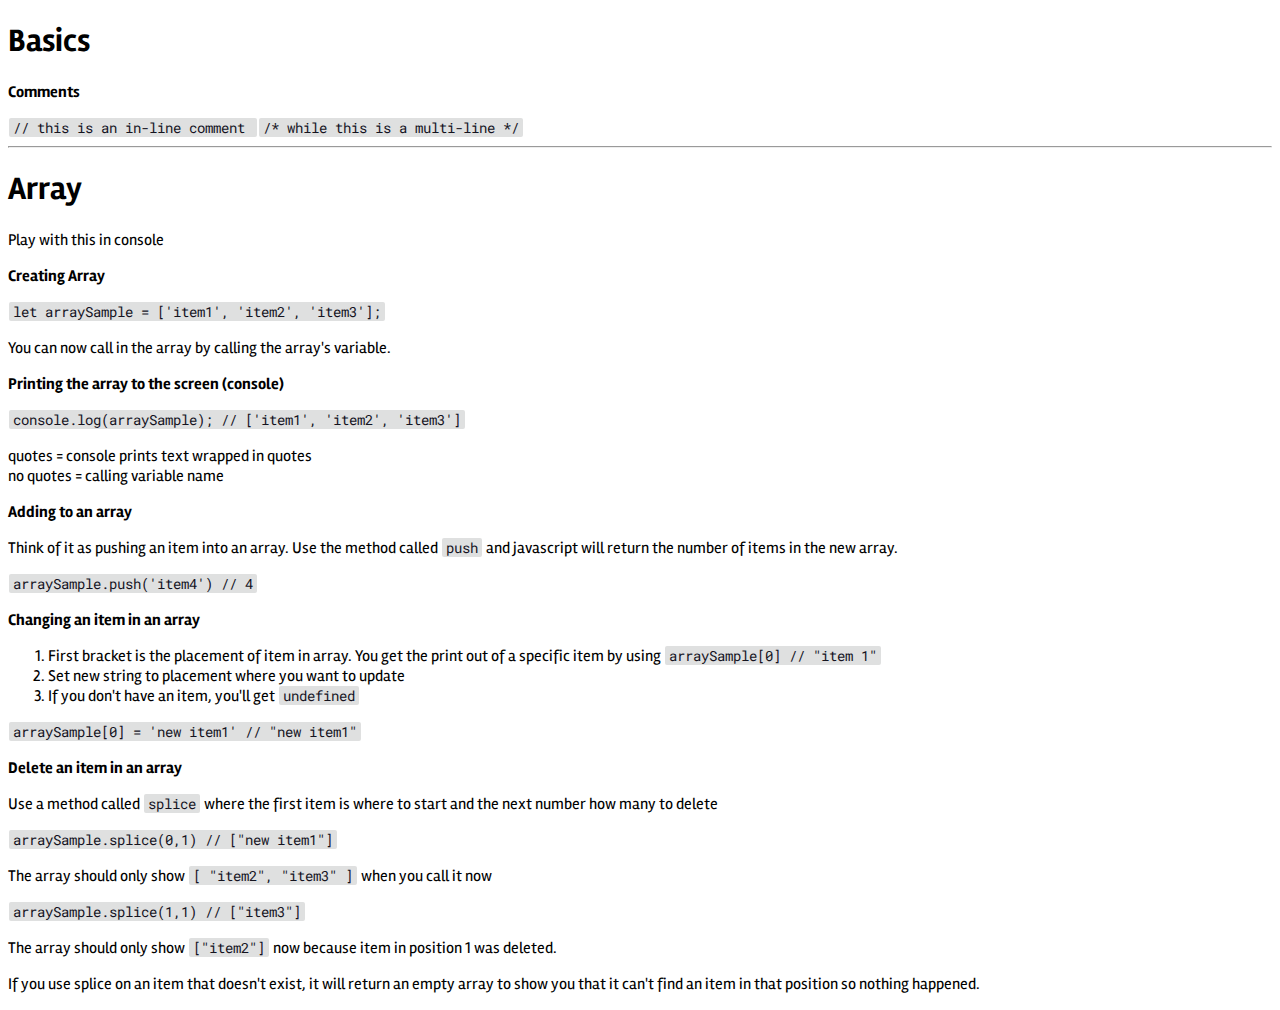
==== notes/javascript/javascript.html @ d959b5c8 "added Array notes" ====
<!DOCTYPE html>
<html lang="en">
<head>
    <meta charset="UTF-8">
    <meta name="viewport" content="width=device-width, initial-scale=1.0">
    <meta http-equiv="X-UA-Compatible" content="ie=edge">
    <link href="https://fonts.googleapis.com/css?family=Rambla|Roboto+Mono&display=swap" rel="stylesheet">     <link rel="stylesheet" type="text/css" href="../../css/styles.css">
    <title>Javascript Notes</title>
</head>
<body>
    <h1>Basics</h1>
    <p><strong>Comments</strong></p>
    <code>
        // this is an in-line comment
    </code>
    <code>
        /* while this is a multi-line */
    </code>
    <hr />
    <h1>Array</h1>
    <p>Play with this in console</p>
    <p><strong>Creating Array</strong></p>
    <code>let arraySample = ['item1', 'item2', 'item3'];</code>
    <p>You can now call in the array by calling the array's variable.</p>
    
    <p><strong>Printing the array to the screen (console)</strong></p>
    <code>
        console.log(arraySample); // ['item1', 'item2', 'item3']
    </code>
    <p>quotes = console prints text wrapped in quotes <br />
    no quotes = calling variable name</p>
    <p><strong>Adding to an array</strong></p>
    <p>Think of it as pushing an item into an array. Use the method called <code>push</code> and javascript will return the number of items in the new array.</p>
    <code>arraySample.push('item4') // 4</code>
    <p><strong>Changing an item in an array</strong></p>
    <ol>
        <li>First bracket is the placement of item in array. You get the print out of a specific item by using <code>arraySample[0] // "item 1"</code></li>
        <li>Set new string to placement where you want to update</li>
        <li>If you don't have an item, you'll get <code>undefined</code> </li>
    </ol>
    <code>arraySample[0] = 'new item1' // "new item1"</code>
    <p><strong>Delete an item in an array</strong></p>
    <p>Use a method called <code>splice</code> where the first item is where to start and the next number how many to delete </p>
    <code>arraySample.splice(0,1) // ["new item1"]</code>
    <p>The array should only show <code>[ "item2", "item3" ]</code> when you call it now</p>
    <code>arraySample.splice(1,1) // ["item3"]</code>
    <p>The array should only show <code>["item2"]</code> now because item in position 1 was deleted.</p>
    <p>If you use splice on an item that doesn't exist, it will return an empty array to show you that it can't find an item in that position so nothing happened.</p>
</body>
</html>
---- css/styles.css ----
* {
    font-family: 'Rambla', sans-serif;
}

code {
    font-family: 'Roboto Mono', monospace;
    padding: 0 .25rem;
    margin: 0 .0625rem;
    border-radius: .125rem;
    color:#15141f;
    background-color:#dfe0e0;
    white-space: normal;
    vertical-align: initial;
    font-size: .9rem;
}
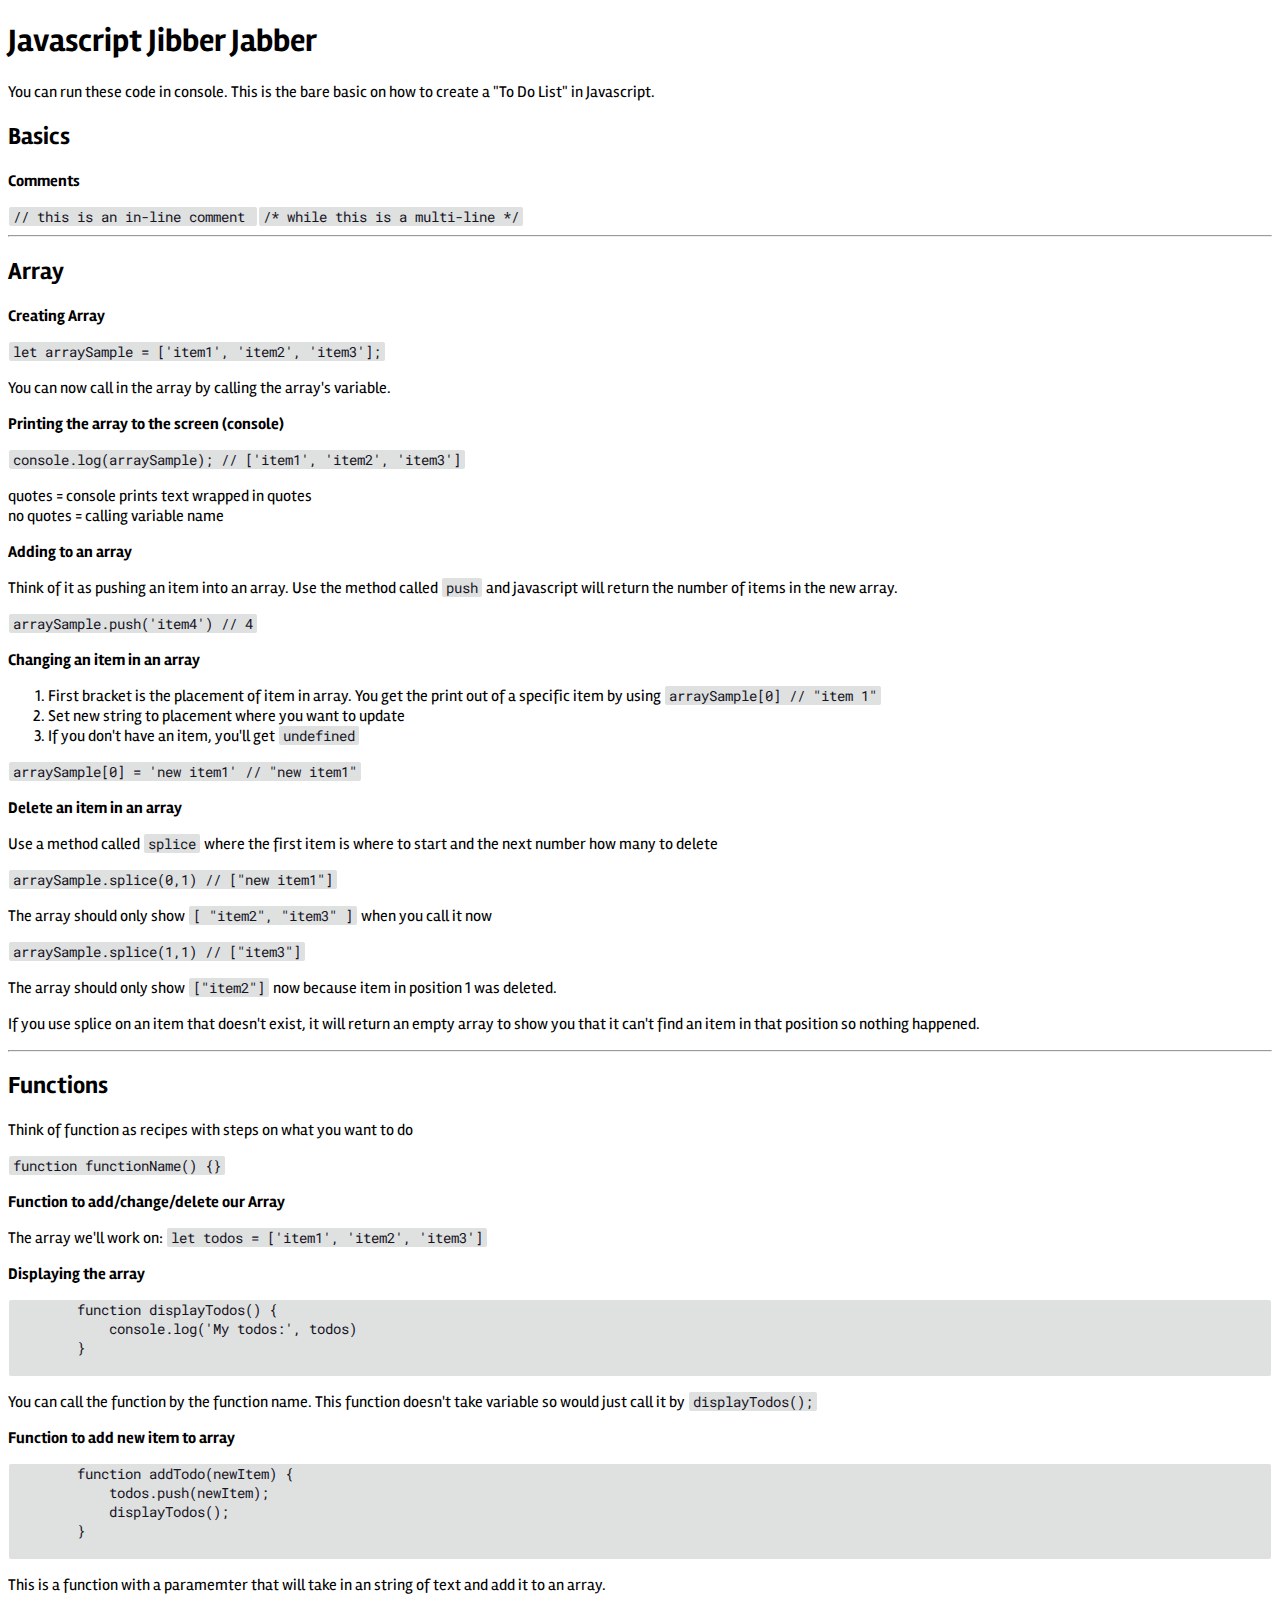
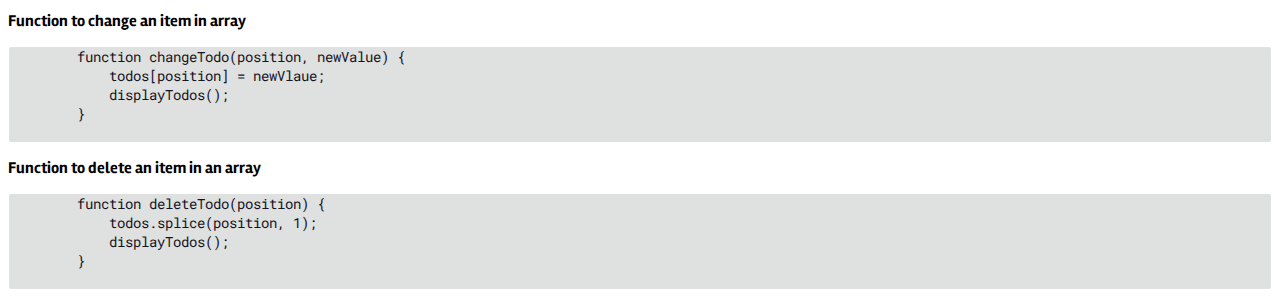
==== commit e885cea8: "functions concept" ====
--- a/notes/javascript/javascript.html
+++ b/notes/javascript/javascript.html
@@ -8,7 +8,9 @@
     <title>Javascript Notes</title>
 </head>
 <body>
-    <h1>Basics</h1>
+    <h1>Javascript Jibber Jabber</h1>
+    <p>You can run these code in console. This is the bare basic on how to create a "To Do List" in Javascript.</p>
+    <h2 id="basics">Basics</h2>
     <p><strong>Comments</strong></p>
     <code>
         // this is an in-line comment
@@ -17,8 +19,7 @@
         /* while this is a multi-line */
     </code>
     <hr />
-    <h1>Array</h1>
-    <p>Play with this in console</p>
+    <h2 id="array">Array</h2>
     <p><strong>Creating Array</strong></p>
     <code>let arraySample = ['item1', 'item2', 'item3'];</code>
     <p>You can now call in the array by calling the array's variable.</p>
@@ -46,5 +47,40 @@
     <code>arraySample.splice(1,1) // ["item3"]</code>
     <p>The array should only show <code>["item2"]</code> now because item in position 1 was deleted.</p>
     <p>If you use splice on an item that doesn't exist, it will return an empty array to show you that it can't find an item in that position so nothing happened.</p>
+    <hr />
+    <h2 id="function">Functions</h2>
+    <p>Think of function as recipes with steps on what you want to do</p>
+    <code>function functionName() {}</code>
+    <p><strong>Function to add/change/delete our Array</strong></p>
+    <p>The array we'll work on: <code>let todos = ['item1', 'item2', 'item3']</code></p>
+    <p><strong>Displaying the array</strong></p>
+    <pre>
+        function displayTodos() {
+            console.log('My todos:', todos)
+        }
+    </pre>
+    <p>You can call the function by the function name. This function doesn't take variable so would just call it by <code>displayTodos();</code></p>
+    <p><strong>Function to add new item to array</strong></p>
+    <pre>
+        function addTodo(newItem) {
+            todos.push(newItem);
+            displayTodos();
+        }
+    </pre>
+    <p>This is a function with a paramemter that will take in an string of text and add it to an array.</p>
+    <p><strong>Function to change an item in array</strong></p>
+    <pre>
+        function changeTodo(position, newValue) {
+            todos[position] = newVlaue;
+            displayTodos();
+        }
+    </pre>
+    <p><strong>Function to delete an item in an array</strong></p>
+    <pre>
+        function deleteTodo(position) {
+            todos.splice(position, 1);
+            displayTodos();
+        }
+    </pre>
 </body>
 </html>--- a/css/styles.css
+++ b/css/styles.css
@@ -2,7 +2,7 @@
     font-family: 'Rambla', sans-serif;
 }
 
-code {
+code{
     font-family: 'Roboto Mono', monospace;
     padding: 0 .25rem;
     margin: 0 .0625rem;
@@ -12,4 +12,14 @@
     white-space: normal;
     vertical-align: initial;
     font-size: .9rem;
+}
+
+pre{
+    font-family: 'Roboto Mono', monospace;
+    padding: 0 .25rem;
+    margin: 0 .0625rem;
+    border-radius: .125rem;
+    color:#15141f;
+    background-color:#dfe0e0;
+    font-size: .9rem;
 }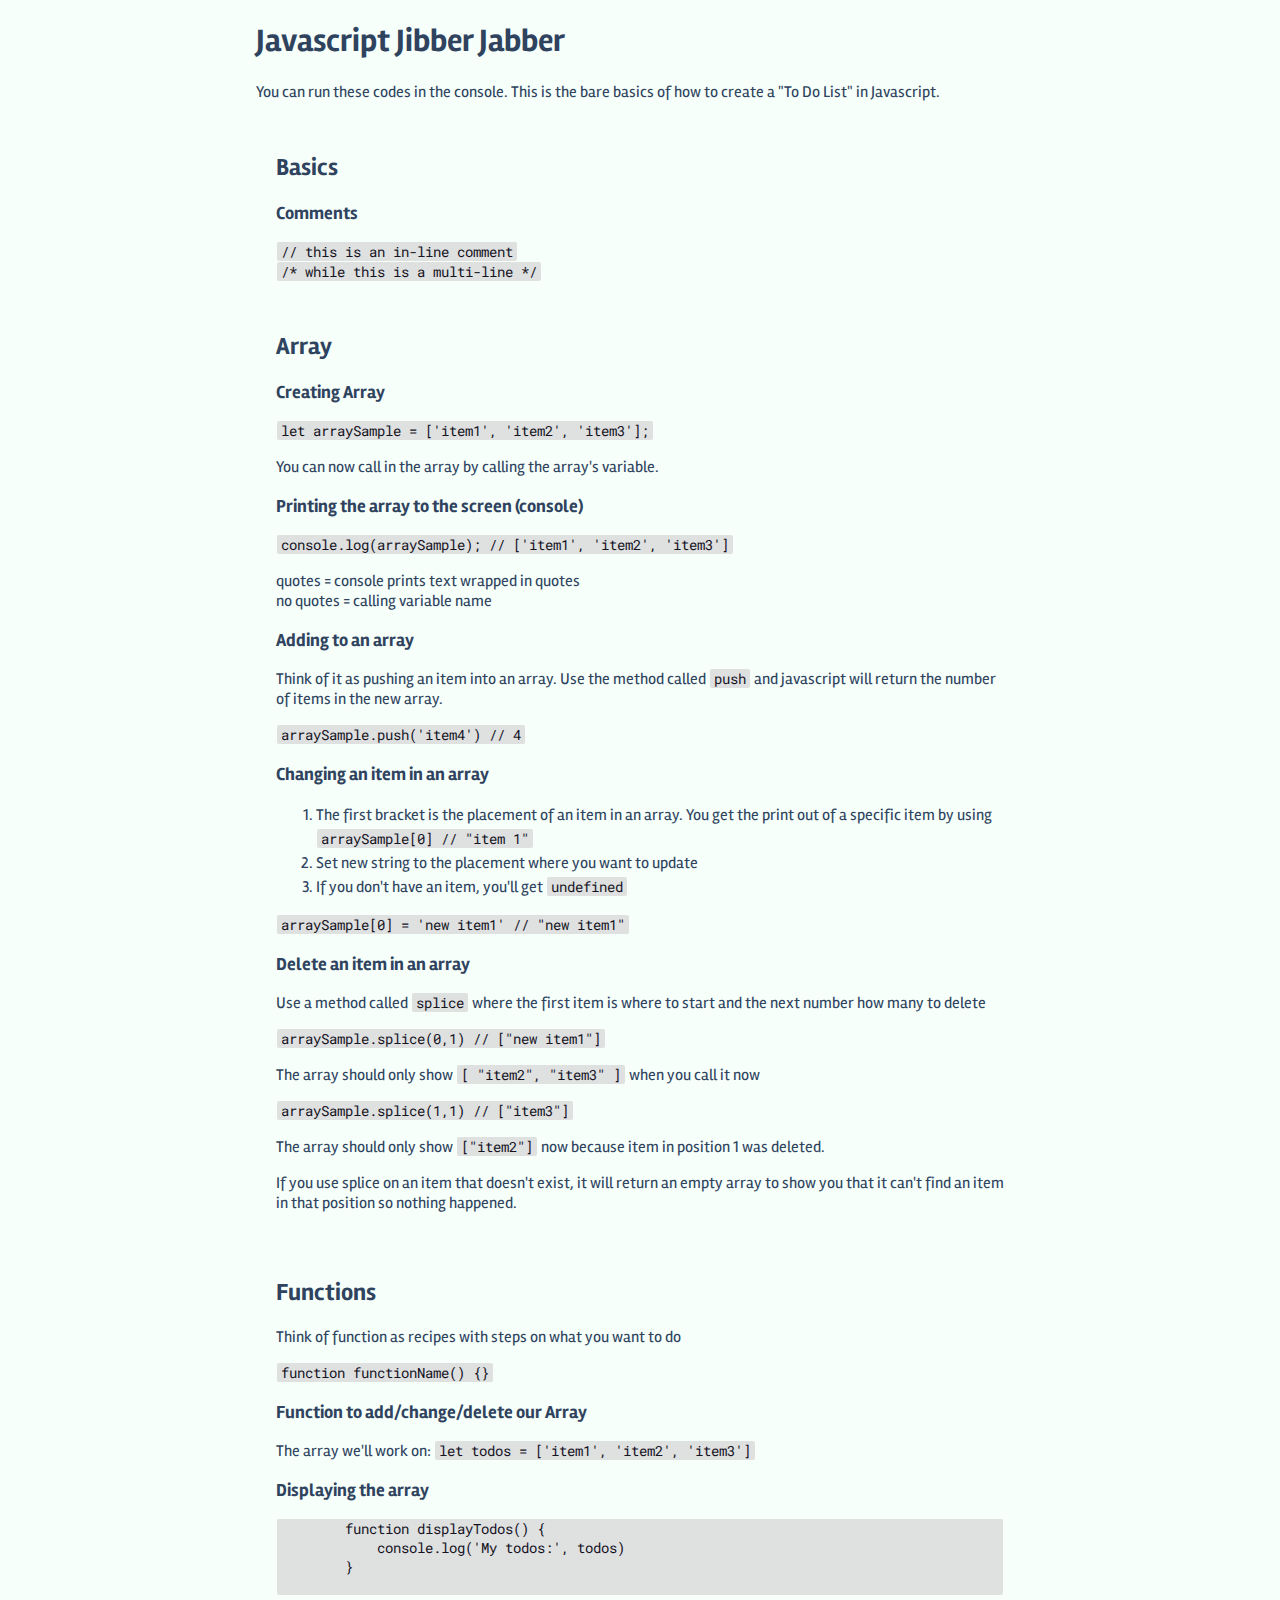
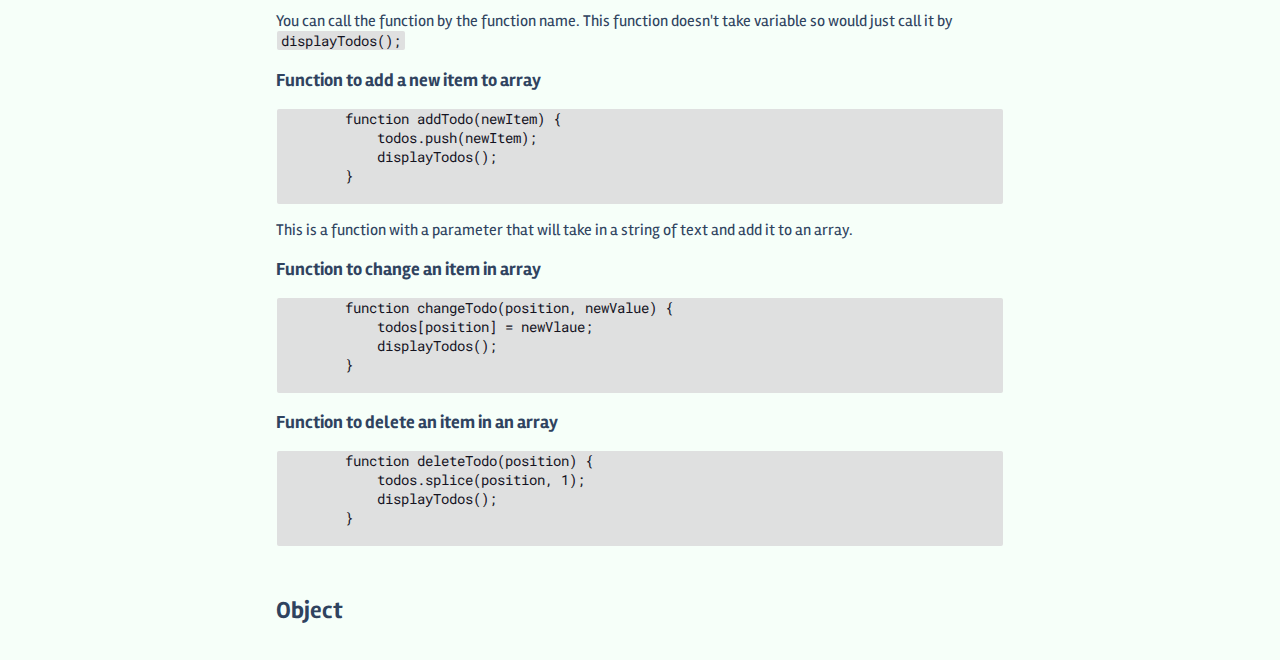
==== commit 2d81cf49: "added css" ====
--- a/notes/javascript/javascript.html
+++ b/notes/javascript/javascript.html
@@ -1,86 +1,107 @@
 <!DOCTYPE html>
 <html lang="en">
+
 <head>
     <meta charset="UTF-8">
     <meta name="viewport" content="width=device-width, initial-scale=1.0">
     <meta http-equiv="X-UA-Compatible" content="ie=edge">
-    <link href="https://fonts.googleapis.com/css?family=Rambla|Roboto+Mono&display=swap" rel="stylesheet">     <link rel="stylesheet" type="text/css" href="../../css/styles.css">
+    <link href="https://fonts.googleapis.com/css?family=Rambla|Roboto+Mono&display=swap" rel="stylesheet">
+    <link rel="stylesheet" type="text/css" href="../../css/styles.css">
     <title>Javascript Notes</title>
 </head>
+
 <body>
     <h1>Javascript Jibber Jabber</h1>
-    <p>You can run these code in console. This is the bare basic on how to create a "To Do List" in Javascript.</p>
-    <h2 id="basics">Basics</h2>
-    <p><strong>Comments</strong></p>
-    <code>
-        // this is an in-line comment
-    </code>
-    <code>
-        /* while this is a multi-line */
-    </code>
-    <hr />
+    <p>You can run these codes in the console. This is the bare basics of how to create a "To Do List" in Javascript.
+    </p>
+    <div class="content-section">
+        <h2 id="basics">Basics</h2>
+        <p class="content-section__title"><strong>Comments</strong></p>
+        <code>
+            // this is an in-line comment
+        </code>
+        <br />
+        <code>
+            /* while this is a multi-line */
+        </code>
+        
+    </div>
+    <div class="content-section">
     <h2 id="array">Array</h2>
-    <p><strong>Creating Array</strong></p>
+    <p class="content-section__title"><strong>Creating Array</strong></p>
     <code>let arraySample = ['item1', 'item2', 'item3'];</code>
     <p>You can now call in the array by calling the array's variable.</p>
-    
-    <p><strong>Printing the array to the screen (console)</strong></p>
+
+    <p class="content-section__title"><strong>Printing the array to the screen (console)</strong></p>
     <code>
         console.log(arraySample); // ['item1', 'item2', 'item3']
     </code>
     <p>quotes = console prints text wrapped in quotes <br />
-    no quotes = calling variable name</p>
-    <p><strong>Adding to an array</strong></p>
-    <p>Think of it as pushing an item into an array. Use the method called <code>push</code> and javascript will return the number of items in the new array.</p>
+        no quotes = calling variable name</p>
+    <p class="content-section__title"><strong>Adding to an array</strong></p>
+    <p>Think of it as pushing an item into an array. Use the method called <code>push</code> and javascript will return
+        the number of items in the new array.</p>
     <code>arraySample.push('item4') // 4</code>
-    <p><strong>Changing an item in an array</strong></p>
+    <p class="content-section__title"><strong>Changing an item in an array</strong></p>
     <ol>
-        <li>First bracket is the placement of item in array. You get the print out of a specific item by using <code>arraySample[0] // "item 1"</code></li>
-        <li>Set new string to placement where you want to update</li>
+        <li>The first bracket is the placement of an item in an array. You get the print out of a specific item by using
+            <code>arraySample[0] // "item 1"</code></li>
+        <li>Set new string to the placement where you want to update</li>
         <li>If you don't have an item, you'll get <code>undefined</code> </li>
     </ol>
     <code>arraySample[0] = 'new item1' // "new item1"</code>
-    <p><strong>Delete an item in an array</strong></p>
-    <p>Use a method called <code>splice</code> where the first item is where to start and the next number how many to delete </p>
+    <p class="content-section__title"><strong>Delete an item in an array</strong></p>
+    <p>Use a method called <code>splice</code> where the first item is where to start and the next number how many to
+        delete </p>
     <code>arraySample.splice(0,1) // ["new item1"]</code>
     <p>The array should only show <code>[ "item2", "item3" ]</code> when you call it now</p>
     <code>arraySample.splice(1,1) // ["item3"]</code>
     <p>The array should only show <code>["item2"]</code> now because item in position 1 was deleted.</p>
-    <p>If you use splice on an item that doesn't exist, it will return an empty array to show you that it can't find an item in that position so nothing happened.</p>
-    <hr />
+    <p>If you use splice on an item that doesn't exist, it will return an empty array to show you that it can't find an
+        item in that position so nothing happened.</p>
+        
+    </div>
+    <div class="content-section">
     <h2 id="function">Functions</h2>
     <p>Think of function as recipes with steps on what you want to do</p>
     <code>function functionName() {}</code>
-    <p><strong>Function to add/change/delete our Array</strong></p>
+    <p class="content-section__title"><strong>Function to add/change/delete our Array</strong></p>
     <p>The array we'll work on: <code>let todos = ['item1', 'item2', 'item3']</code></p>
-    <p><strong>Displaying the array</strong></p>
+    <p class="content-section__title"><strong>Displaying the array</strong></p>
     <pre>
         function displayTodos() {
             console.log('My todos:', todos)
         }
     </pre>
-    <p>You can call the function by the function name. This function doesn't take variable so would just call it by <code>displayTodos();</code></p>
-    <p><strong>Function to add new item to array</strong></p>
+    <p>You can call the function by the function name. This function doesn't take variable so would just call it by
+        <code>displayTodos();</code></p>
+    <p class="content-section__title"><strong>Function to add a new item to array</strong></p>
     <pre>
         function addTodo(newItem) {
             todos.push(newItem);
             displayTodos();
         }
     </pre>
-    <p>This is a function with a paramemter that will take in an string of text and add it to an array.</p>
-    <p><strong>Function to change an item in array</strong></p>
+    <p>This is a function with a parameter that will take in a string of text and add it to an array.</p>
+    <p class="content-section__title"><strong>Function to change an item in array</strong></p>
     <pre>
         function changeTodo(position, newValue) {
             todos[position] = newVlaue;
             displayTodos();
         }
     </pre>
-    <p><strong>Function to delete an item in an array</strong></p>
+    <p class="content-section__title"><strong>Function to delete an item in an array</strong></p>
     <pre>
         function deleteTodo(position) {
             todos.splice(position, 1);
             displayTodos();
         }
     </pre>
+    
+    </div>
+    <div class="content-section">
+        <h2 id="object">Object</h2>
+    </div>
 </body>
+
 </html>--- a/css/styles.css
+++ b/css/styles.css
@@ -1,5 +1,13 @@
 * {
     font-family: 'Rambla', sans-serif;
+    font-size: 100%;
+    color: #2f435f;
+    background-color: #f6fff9;
+}
+body {
+    width: 60%;
+    margin: 0 auto;
+    padding: 0 20px;
 }
 
 code{
@@ -22,4 +30,22 @@
     color:#15141f;
     background-color:#dfe0e0;
     font-size: .9rem;
+}
+
+h1{
+    font-size: 2rem;
+}
+
+h2{
+    font-size: 1.5rem;
+}
+
+li{
+    line-height: 1.5;
+}
+.content-section{
+    padding: 15px 20px;
+}
+.content-section__title{
+    font-size: 18px;
 }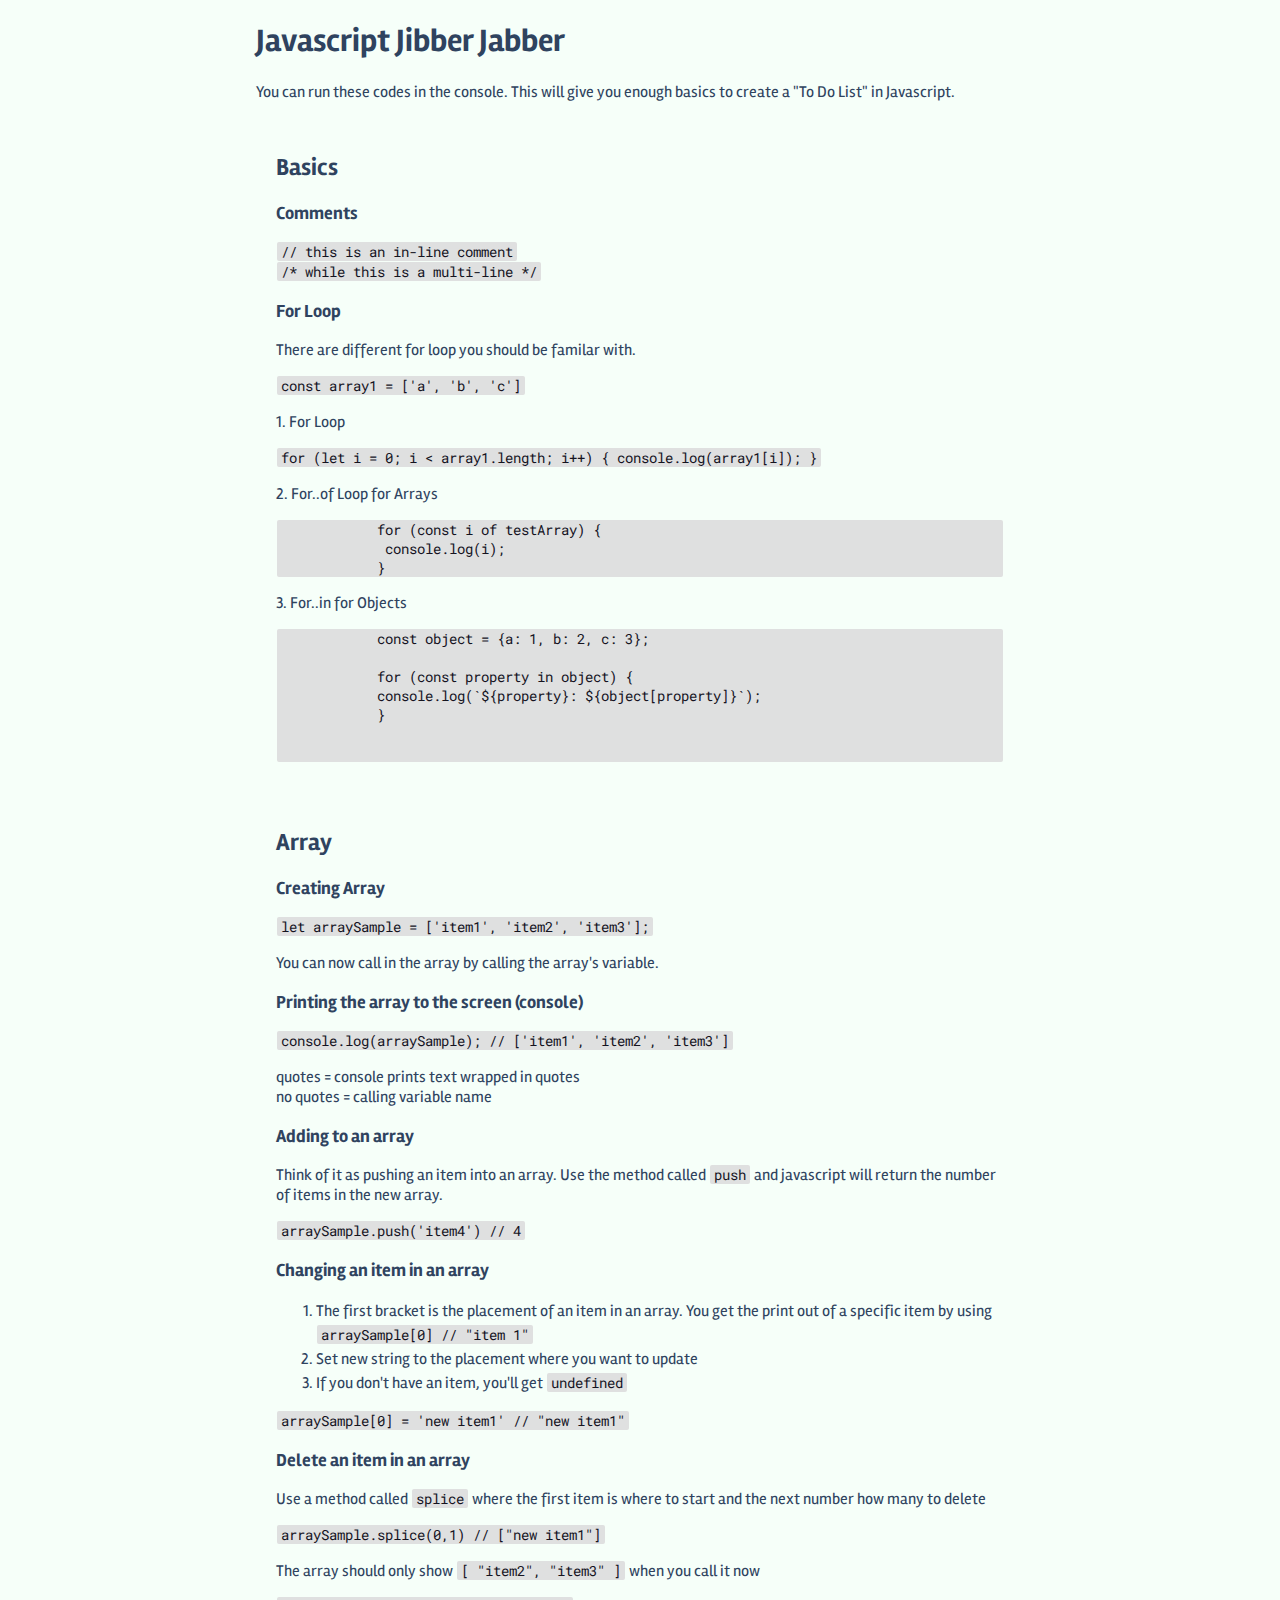
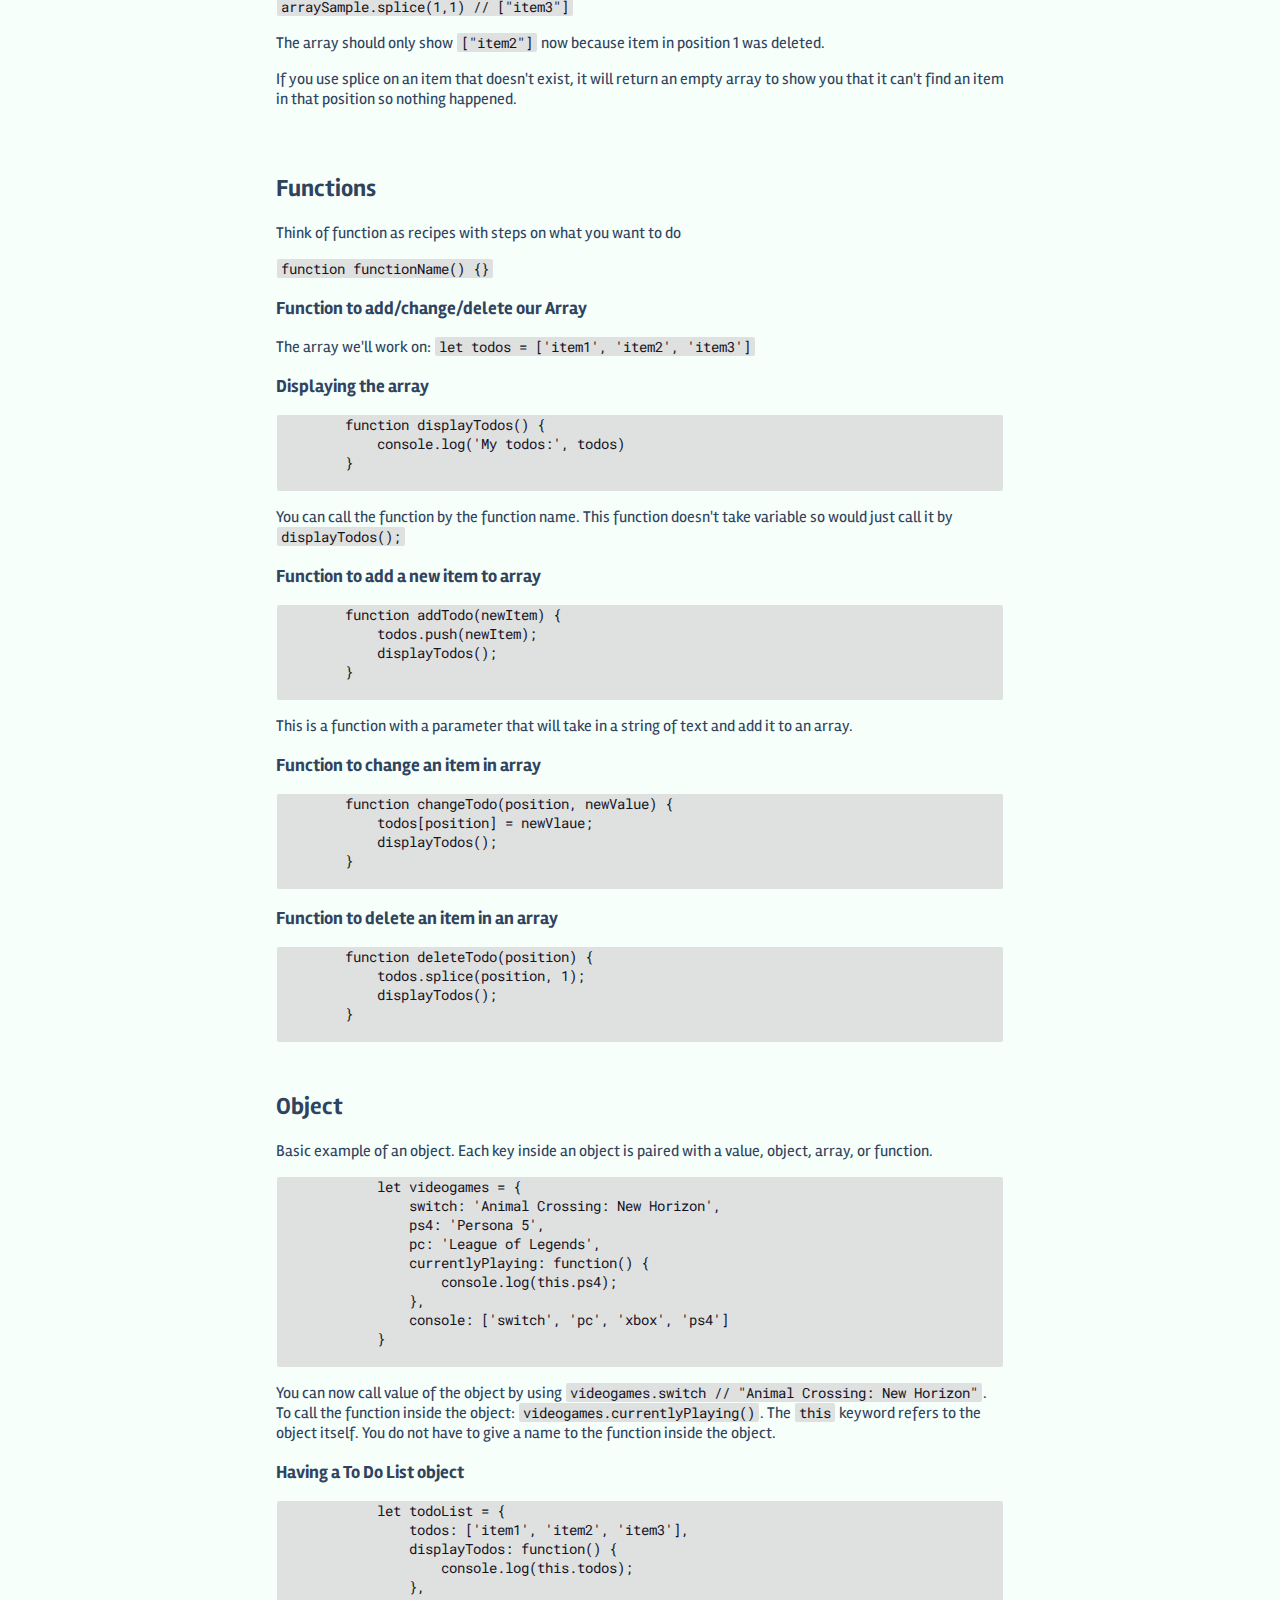
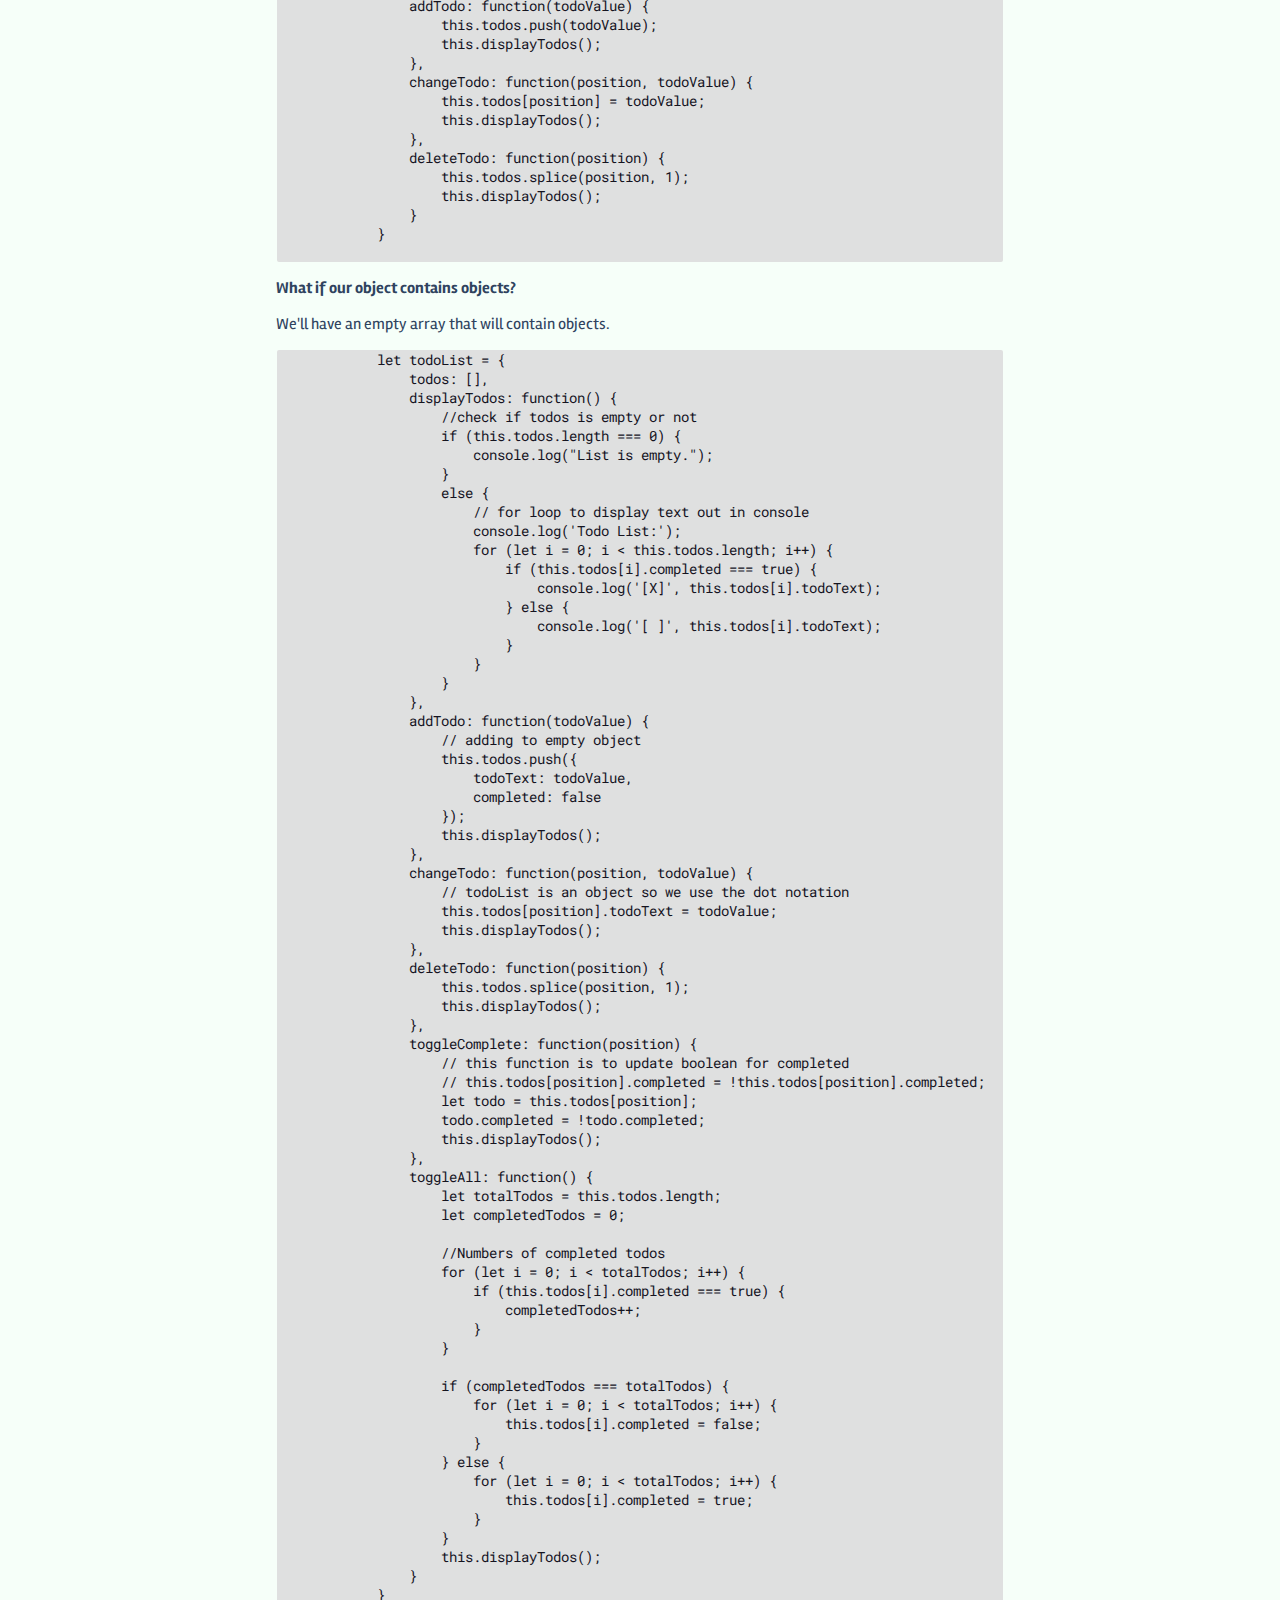
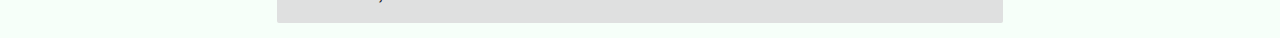
==== commit 0dc278b9: "added objects" ====
--- a/notes/javascript/javascript.html
+++ b/notes/javascript/javascript.html
@@ -12,7 +12,7 @@
 
 <body>
     <h1>Javascript Jibber Jabber</h1>
-    <p>You can run these codes in the console. This is the bare basics of how to create a "To Do List" in Javascript.
+    <p>You can run these codes in the console. This will give you enough basics to create a "To Do List" in Javascript.
     </p>
     <div class="content-section">
         <h2 id="basics">Basics</h2>
@@ -24,7 +24,25 @@
         <code>
             /* while this is a multi-line */
         </code>
-        
+        <p class="content-section__title"><strong>For Loop</strong></p>
+        <p>There are different for loop you should be familar with.</p>
+        <p><code>const array1 = ['a', 'b', 'c']</code></p>
+        <p>1. For Loop</p>
+        <p><code>for (let i = 0; i < array1.length; i++) { console.log(array1[i]); }</code></p>
+        <p>2. For..of Loop for Arrays</p>
+        <p><pre>
+            for (const i of testArray) {
+             console.log(i); 
+            }</pre></p>
+        <p>3. For..in for Objects</p>
+        <p><pre>
+            const object = {a: 1, b: 2, c: 3};
+
+            for (const property in object) {
+            console.log(`${property}: ${object[property]}`);
+            }
+
+        </pre></p>
     </div>
     <div class="content-section">
     <h2 id="array">Array</h2>
@@ -101,6 +119,110 @@
     </div>
     <div class="content-section">
         <h2 id="object">Object</h2>
+        <p>Basic example of an object. Each key inside an object is paired with a value, object, array, or function.</p>
+        <pre>
+            let videogames = {
+                switch: 'Animal Crossing: New Horizon',
+                ps4: 'Persona 5',
+                pc: 'League of Legends',
+                currentlyPlaying: function() {
+                    console.log(this.ps4);
+                },
+                console: ['switch', 'pc', 'xbox', 'ps4']
+            }
+        </pre>
+        <p>You can now call value of the object by using <code>videogames.switch // "Animal Crossing: New Horizon"</code>. To call the function inside the object: <code>videogames.currentlyPlaying()</code>. The <code>this</code> keyword refers to the object itself. You do not have to give a name to the function inside the object.</p>
+        <p class="content-section__title"><strong>Having a To Do List object</strong></p>
+        <pre>
+            let todoList = {
+                todos: ['item1', 'item2', 'item3'],
+                displayTodos: function() {
+                    console.log(this.todos);
+                },
+                addTodo: function(todoValue) {
+                    this.todos.push(todoValue);
+                    this.displayTodos();
+                },
+                changeTodo: function(position, todoValue) {
+                    this.todos[position] = todoValue;
+                    this.displayTodos();
+                },
+                deleteTodo: function(position) {
+                    this.todos.splice(position, 1);
+                    this.displayTodos();
+                }
+            }
+        </pre>
+        <p><strong>What if our object contains objects?</strong></p>
+        <p>We'll have an empty array that will contain objects. </p>
+        <pre>
+            let todoList = {
+                todos: [],
+                displayTodos: function() {
+                    //check if todos is empty or not
+                    if (this.todos.length === 0) {
+                        console.log("List is empty.");
+                    }
+                    else {
+                        // for loop to display text out in console
+                        console.log('Todo List:');
+                        for (let i = 0; i < this.todos.length; i++) {
+                            if (this.todos[i].completed === true) {
+                                console.log('[X]', this.todos[i].todoText);
+                            } else {
+                                console.log('[ ]', this.todos[i].todoText);
+                            }
+                        }
+                    }
+                },
+                addTodo: function(todoValue) {
+                    // adding to empty object
+                    this.todos.push({
+                        todoText: todoValue,
+                        completed: false
+                    });
+                    this.displayTodos();
+                },
+                changeTodo: function(position, todoValue) {
+                    // todoList is an object so we use the dot notation
+                    this.todos[position].todoText = todoValue;
+                    this.displayTodos();
+                },
+                deleteTodo: function(position) {
+                    this.todos.splice(position, 1);
+                    this.displayTodos();
+                },
+                toggleComplete: function(position) {
+                    // this function is to update boolean for completed
+                    // this.todos[position].completed = !this.todos[position].completed;
+                    let todo = this.todos[position];
+                    todo.completed = !todo.completed;
+                    this.displayTodos();
+                },
+                toggleAll: function() {
+                    let totalTodos = this.todos.length;
+                    let completedTodos = 0;
+                    
+                    //Numbers of completed todos
+                    for (let i = 0; i < totalTodos; i++) {
+                        if (this.todos[i].completed === true) {
+                            completedTodos++;
+                        }
+                    }
+
+                    if (completedTodos === totalTodos) {
+                        for (let i = 0; i < totalTodos; i++) {
+                            this.todos[i].completed = false;
+                        }
+                    } else {
+                        for (let i = 0; i < totalTodos; i++) {
+                            this.todos[i].completed = true;
+                        }
+                    }
+                    this.displayTodos();
+                }
+            }
+        </pre>
     </div>
 </body>
 
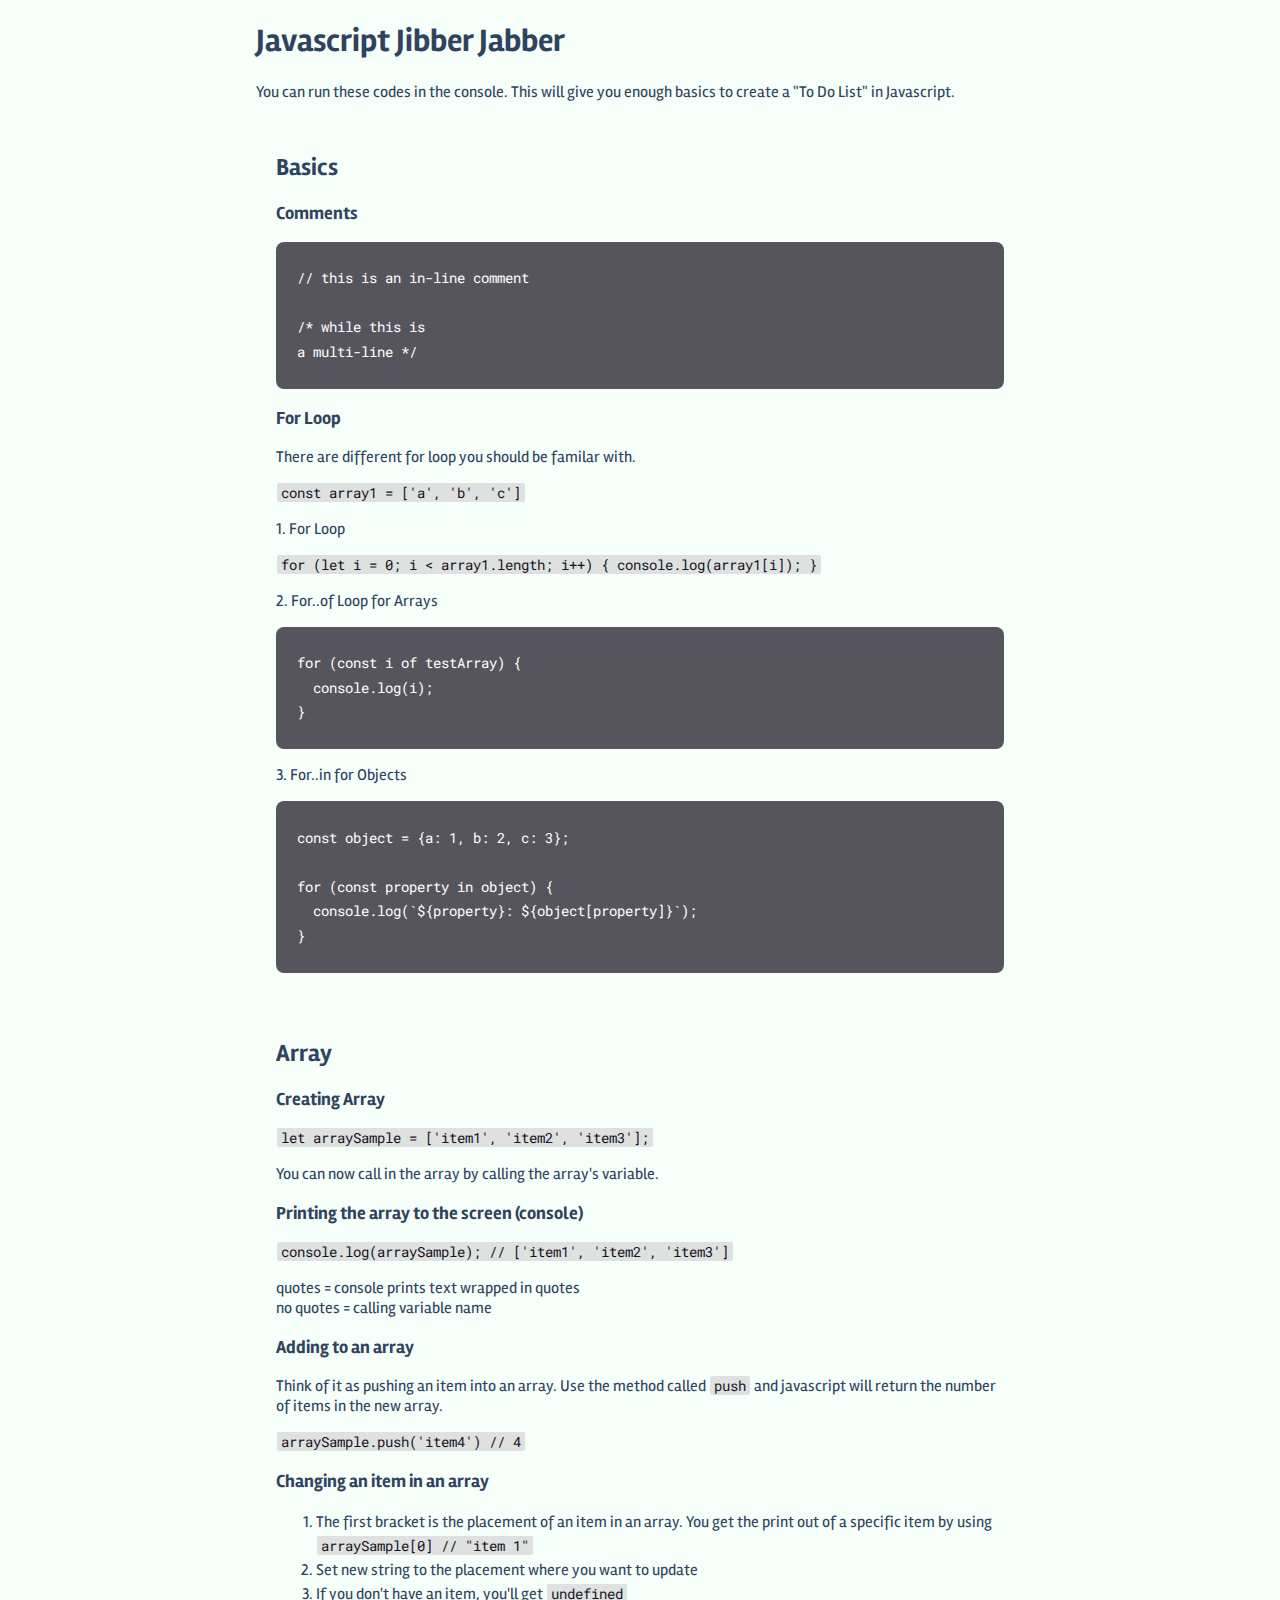
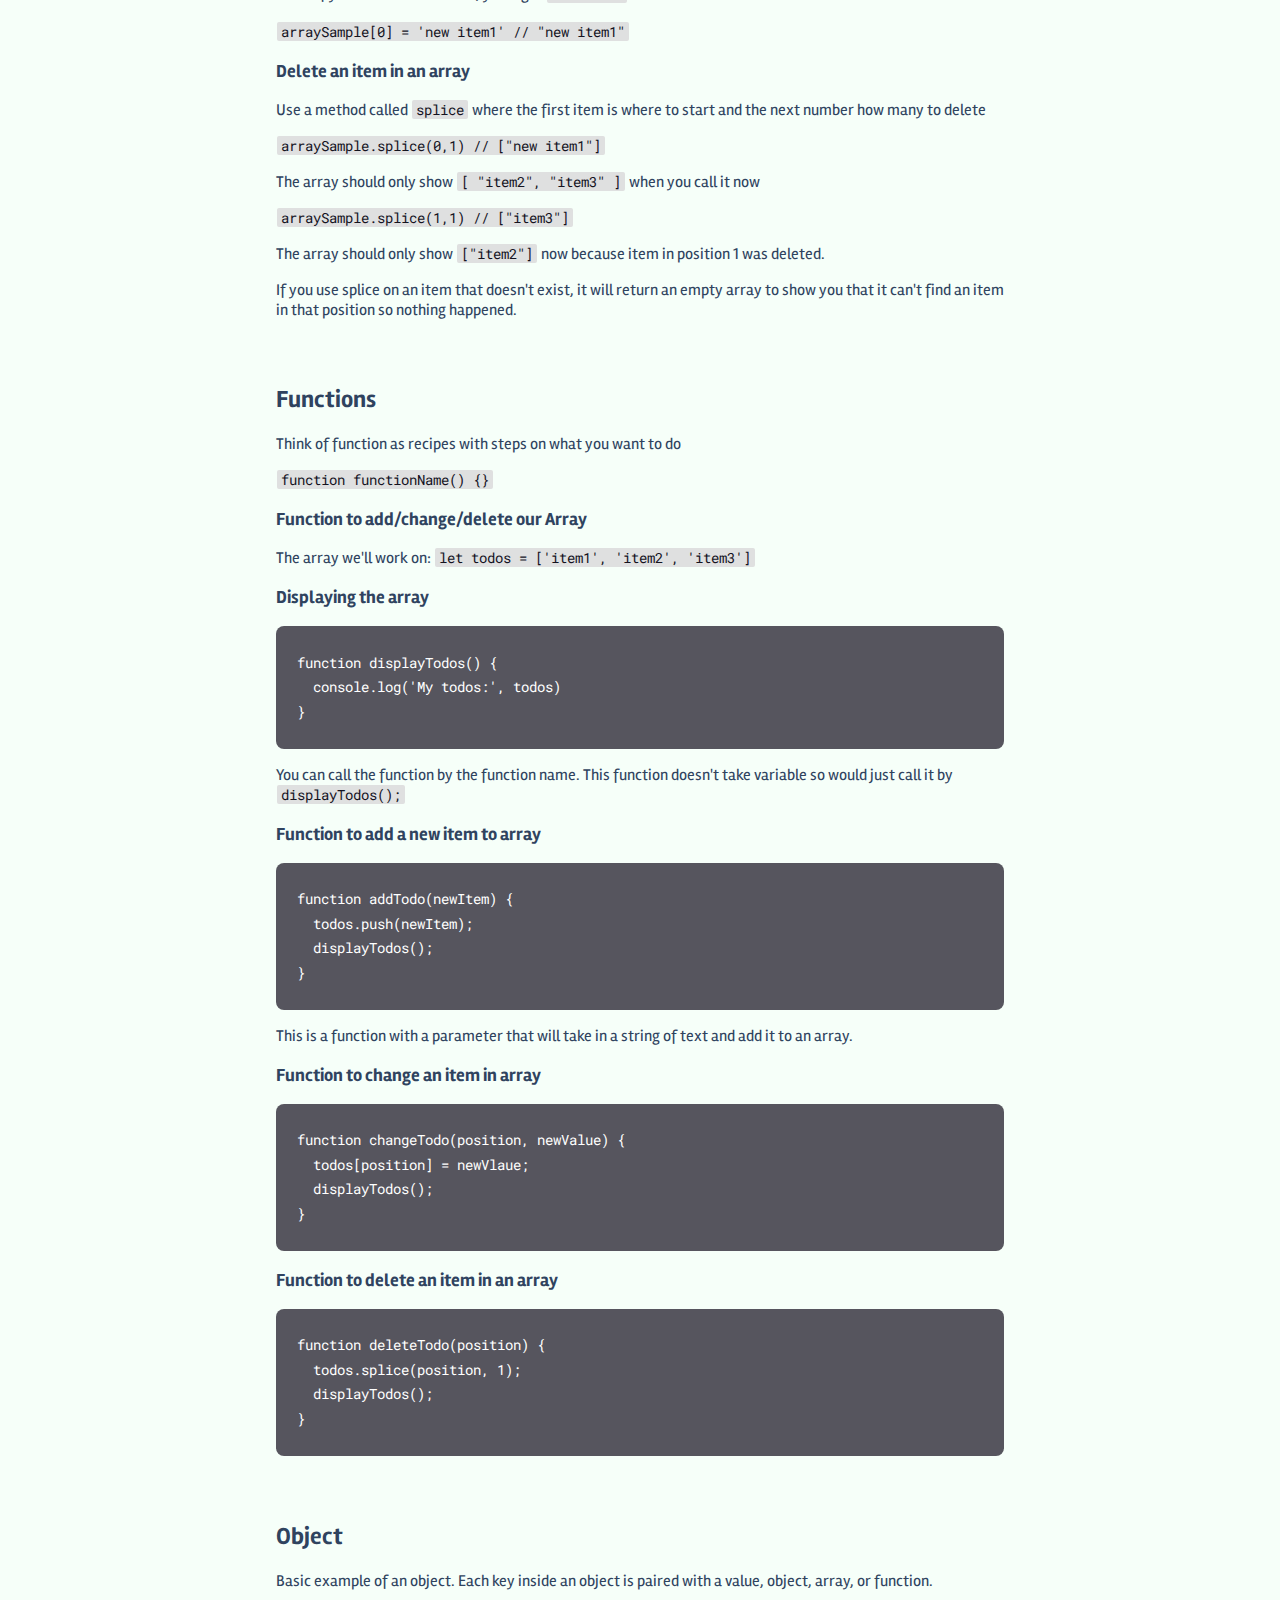
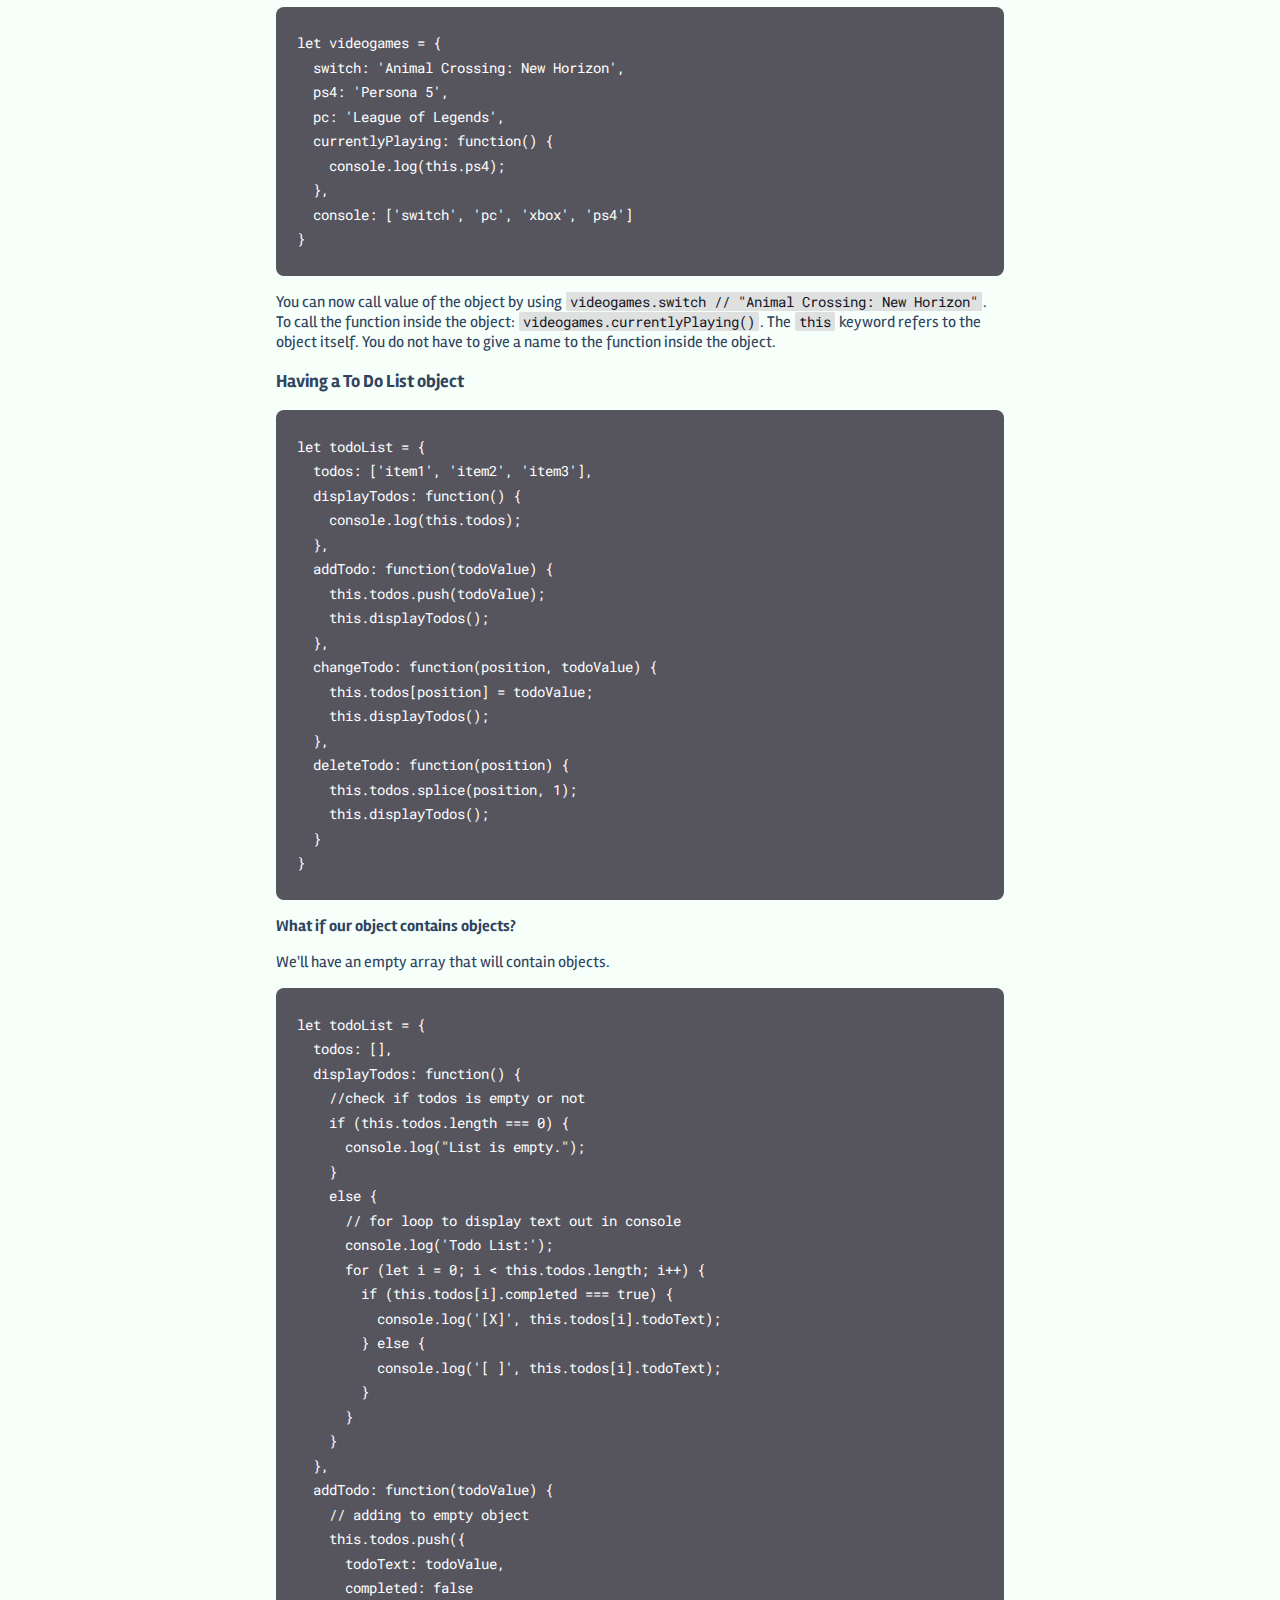
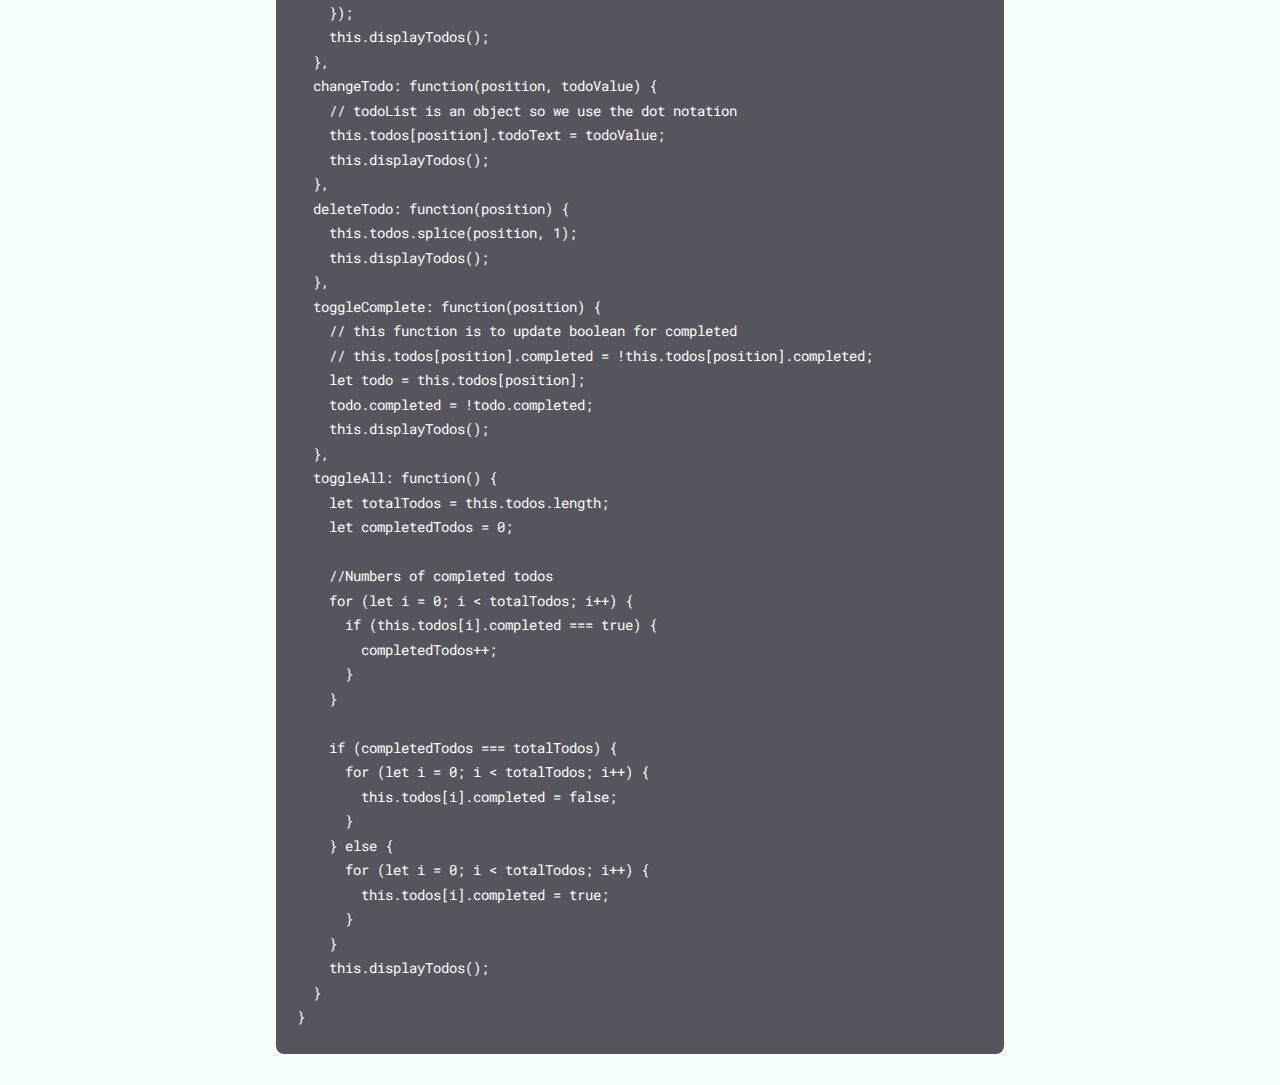
==== commit c707f59b: "updated" ====
--- a/notes/javascript/javascript.html
+++ b/notes/javascript/javascript.html
@@ -17,212 +17,222 @@
     <div class="content-section">
         <h2 id="basics">Basics</h2>
         <p class="content-section__title"><strong>Comments</strong></p>
-        <code>
-            // this is an in-line comment
-        </code>
-        <br />
-        <code>
-            /* while this is a multi-line */
-        </code>
+        <pre><code>
+// this is an in-line comment
+
+/* while this is 
+a multi-line */
+        </code></pre>
         <p class="content-section__title"><strong>For Loop</strong></p>
         <p>There are different for loop you should be familar with.</p>
         <p><code>const array1 = ['a', 'b', 'c']</code></p>
         <p>1. For Loop</p>
-        <p><code>for (let i = 0; i < array1.length; i++) { console.log(array1[i]); }</code></p>
-        <p>2. For..of Loop for Arrays</p>
-        <p><pre>
-            for (const i of testArray) {
-             console.log(i); 
-            }</pre></p>
+        <p><code>for (let i = 0; i < array1.length; i++) { console.log(array1[i]); }</code> </p> <p>2. For..of Loop for
+                    Arrays</p>
+        <p>
+            <pre><code>
+for (const i of testArray) {
+  console.log(i); 
+}
+        </code></pre>
+        </p>
         <p>3. For..in for Objects</p>
-        <p><pre>
-            const object = {a: 1, b: 2, c: 3};
-
-            for (const property in object) {
-            console.log(`${property}: ${object[property]}`);
-            }
-
-        </pre></p>
-    </div>
-    <div class="content-section">
-    <h2 id="array">Array</h2>
-    <p class="content-section__title"><strong>Creating Array</strong></p>
-    <code>let arraySample = ['item1', 'item2', 'item3'];</code>
-    <p>You can now call in the array by calling the array's variable.</p>
-
-    <p class="content-section__title"><strong>Printing the array to the screen (console)</strong></p>
-    <code>
-        console.log(arraySample); // ['item1', 'item2', 'item3']
-    </code>
-    <p>quotes = console prints text wrapped in quotes <br />
-        no quotes = calling variable name</p>
-    <p class="content-section__title"><strong>Adding to an array</strong></p>
-    <p>Think of it as pushing an item into an array. Use the method called <code>push</code> and javascript will return
-        the number of items in the new array.</p>
-    <code>arraySample.push('item4') // 4</code>
-    <p class="content-section__title"><strong>Changing an item in an array</strong></p>
-    <ol>
-        <li>The first bracket is the placement of an item in an array. You get the print out of a specific item by using
-            <code>arraySample[0] // "item 1"</code></li>
-        <li>Set new string to the placement where you want to update</li>
-        <li>If you don't have an item, you'll get <code>undefined</code> </li>
-    </ol>
-    <code>arraySample[0] = 'new item1' // "new item1"</code>
-    <p class="content-section__title"><strong>Delete an item in an array</strong></p>
-    <p>Use a method called <code>splice</code> where the first item is where to start and the next number how many to
-        delete </p>
-    <code>arraySample.splice(0,1) // ["new item1"]</code>
-    <p>The array should only show <code>[ "item2", "item3" ]</code> when you call it now</p>
-    <code>arraySample.splice(1,1) // ["item3"]</code>
-    <p>The array should only show <code>["item2"]</code> now because item in position 1 was deleted.</p>
-    <p>If you use splice on an item that doesn't exist, it will return an empty array to show you that it can't find an
-        item in that position so nothing happened.</p>
-        
-    </div>
-    <div class="content-section">
-    <h2 id="function">Functions</h2>
-    <p>Think of function as recipes with steps on what you want to do</p>
-    <code>function functionName() {}</code>
-    <p class="content-section__title"><strong>Function to add/change/delete our Array</strong></p>
-    <p>The array we'll work on: <code>let todos = ['item1', 'item2', 'item3']</code></p>
-    <p class="content-section__title"><strong>Displaying the array</strong></p>
-    <pre>
-        function displayTodos() {
-            console.log('My todos:', todos)
-        }
-    </pre>
-    <p>You can call the function by the function name. This function doesn't take variable so would just call it by
-        <code>displayTodos();</code></p>
-    <p class="content-section__title"><strong>Function to add a new item to array</strong></p>
-    <pre>
-        function addTodo(newItem) {
-            todos.push(newItem);
-            displayTodos();
-        }
-    </pre>
-    <p>This is a function with a parameter that will take in a string of text and add it to an array.</p>
-    <p class="content-section__title"><strong>Function to change an item in array</strong></p>
-    <pre>
-        function changeTodo(position, newValue) {
-            todos[position] = newVlaue;
-            displayTodos();
-        }
-    </pre>
-    <p class="content-section__title"><strong>Function to delete an item in an array</strong></p>
-    <pre>
-        function deleteTodo(position) {
-            todos.splice(position, 1);
-            displayTodos();
-        }
-    </pre>
-    
+        <p>
+            <pre><code>
+const object = {a: 1, b: 2, c: 3};
+
+for (const property in object) {
+  console.log(`${property}: ${object[property]}`);
+}
+        </code></pre>
+        </p>
+    </div>
+    <div class="content-section">
+        <h2 id="array">Array</h2>
+        <p class="content-section__title"><strong>Creating Array</strong></p>
+        <code>let arraySample = ['item1', 'item2', 'item3'];</code>
+        <p>You can now call in the array by calling the array's variable.</p>
+
+        <p class="content-section__title"><strong>Printing the array to the screen (console)</strong></p>
+        <code>
+            console.log(arraySample); // ['item1', 'item2', 'item3']
+        </code>
+        <p>quotes = console prints text wrapped in quotes <br />
+            no quotes = calling variable name</p>
+        <p class="content-section__title"><strong>Adding to an array</strong></p>
+        <p>Think of it as pushing an item into an array. Use the method called <code>push</code> and javascript will
+            return
+            the number of items in the new array.</p>
+        <code>arraySample.push('item4') // 4</code>
+        <p class="content-section__title"><strong>Changing an item in an array</strong></p>
+        <ol>
+            <li>The first bracket is the placement of an item in an array. You get the print out of a specific item by
+                using
+                <code>arraySample[0] // "item 1"</code></li>
+            <li>Set new string to the placement where you want to update</li>
+            <li>If you don't have an item, you'll get <code>undefined</code> </li>
+        </ol>
+        <code>arraySample[0] = 'new item1' // "new item1"</code>
+        <p class="content-section__title"><strong>Delete an item in an array</strong></p>
+        <p>Use a method called <code>splice</code> where the first item is where to start and the next number how many
+            to
+            delete </p>
+        <code>arraySample.splice(0,1) // ["new item1"]</code>
+        <p>The array should only show <code>[ "item2", "item3" ]</code> when you call it now</p>
+        <code>arraySample.splice(1,1) // ["item3"]</code>
+        <p>The array should only show <code>["item2"]</code> now because item in position 1 was deleted.</p>
+        <p>If you use splice on an item that doesn't exist, it will return an empty array to show you that it can't find
+            an
+            item in that position so nothing happened.</p>
+
+    </div>
+    <div class="content-section">
+        <h2 id="function">Functions</h2>
+        <p>Think of function as recipes with steps on what you want to do</p>
+        <code>function functionName() {}</code>
+        <p class="content-section__title"><strong>Function to add/change/delete our Array</strong></p>
+        <p>The array we'll work on: <code>let todos = ['item1', 'item2', 'item3']</code></p>
+        <p class="content-section__title"><strong>Displaying the array</strong></p>
+        <pre><code>
+function displayTodos() {
+  console.log('My todos:', todos)
+}
+    </code></pre>
+        <p>You can call the function by the function name. This function doesn't take variable so would just call it by
+            <code>displayTodos();</code></p>
+        <p class="content-section__title"><strong>Function to add a new item to array</strong></p>
+        <pre><code>
+function addTodo(newItem) {
+  todos.push(newItem);
+  displayTodos();
+}
+    </code></pre>
+        <p>This is a function with a parameter that will take in a string of text and add it to an array.</p>
+        <p class="content-section__title"><strong>Function to change an item in array</strong></p>
+        <pre><code>
+function changeTodo(position, newValue) {
+  todos[position] = newVlaue;
+  displayTodos();
+}
+    </code></pre>
+        <p class="content-section__title"><strong>Function to delete an item in an array</strong></p>
+        <pre><code>
+function deleteTodo(position) {
+  todos.splice(position, 1);
+  displayTodos();
+}
+    </code></pre>
+
     </div>
     <div class="content-section">
         <h2 id="object">Object</h2>
         <p>Basic example of an object. Each key inside an object is paired with a value, object, array, or function.</p>
-        <pre>
-            let videogames = {
-                switch: 'Animal Crossing: New Horizon',
-                ps4: 'Persona 5',
-                pc: 'League of Legends',
-                currentlyPlaying: function() {
-                    console.log(this.ps4);
-                },
-                console: ['switch', 'pc', 'xbox', 'ps4']
-            }
-        </pre>
-        <p>You can now call value of the object by using <code>videogames.switch // "Animal Crossing: New Horizon"</code>. To call the function inside the object: <code>videogames.currentlyPlaying()</code>. The <code>this</code> keyword refers to the object itself. You do not have to give a name to the function inside the object.</p>
+        <pre><code>
+let videogames = {
+  switch: 'Animal Crossing: New Horizon',
+  ps4: 'Persona 5',
+  pc: 'League of Legends',
+  currentlyPlaying: function() {
+    console.log(this.ps4);
+  },
+  console: ['switch', 'pc', 'xbox', 'ps4']
+}
+        </code></pre>
+        <p>You can now call value of the object by using <code>videogames.switch // "Animal Crossing: New
+                Horizon"</code>. To call the function inside the object: <code>videogames.currentlyPlaying()</code>. The
+            <code>this</code> keyword refers to the object itself. You do not have to give a name to the function inside
+            the object.</p>
         <p class="content-section__title"><strong>Having a To Do List object</strong></p>
-        <pre>
-            let todoList = {
-                todos: ['item1', 'item2', 'item3'],
-                displayTodos: function() {
-                    console.log(this.todos);
-                },
-                addTodo: function(todoValue) {
-                    this.todos.push(todoValue);
-                    this.displayTodos();
-                },
-                changeTodo: function(position, todoValue) {
-                    this.todos[position] = todoValue;
-                    this.displayTodos();
-                },
-                deleteTodo: function(position) {
-                    this.todos.splice(position, 1);
-                    this.displayTodos();
-                }
-            }
-        </pre>
+        <pre><code>
+let todoList = {
+  todos: ['item1', 'item2', 'item3'],
+  displayTodos: function() {
+    console.log(this.todos);
+  },
+  addTodo: function(todoValue) {
+    this.todos.push(todoValue);
+    this.displayTodos();
+  },
+  changeTodo: function(position, todoValue) {
+    this.todos[position] = todoValue;
+    this.displayTodos();
+  },
+  deleteTodo: function(position) {
+    this.todos.splice(position, 1);
+    this.displayTodos();
+  }
+}
+        </code></pre>
         <p><strong>What if our object contains objects?</strong></p>
         <p>We'll have an empty array that will contain objects. </p>
-        <pre>
-            let todoList = {
-                todos: [],
-                displayTodos: function() {
-                    //check if todos is empty or not
-                    if (this.todos.length === 0) {
-                        console.log("List is empty.");
-                    }
-                    else {
-                        // for loop to display text out in console
-                        console.log('Todo List:');
-                        for (let i = 0; i < this.todos.length; i++) {
-                            if (this.todos[i].completed === true) {
-                                console.log('[X]', this.todos[i].todoText);
-                            } else {
-                                console.log('[ ]', this.todos[i].todoText);
-                            }
-                        }
-                    }
-                },
-                addTodo: function(todoValue) {
-                    // adding to empty object
-                    this.todos.push({
-                        todoText: todoValue,
-                        completed: false
-                    });
-                    this.displayTodos();
-                },
-                changeTodo: function(position, todoValue) {
-                    // todoList is an object so we use the dot notation
-                    this.todos[position].todoText = todoValue;
-                    this.displayTodos();
-                },
-                deleteTodo: function(position) {
-                    this.todos.splice(position, 1);
-                    this.displayTodos();
-                },
-                toggleComplete: function(position) {
-                    // this function is to update boolean for completed
-                    // this.todos[position].completed = !this.todos[position].completed;
-                    let todo = this.todos[position];
-                    todo.completed = !todo.completed;
-                    this.displayTodos();
-                },
-                toggleAll: function() {
-                    let totalTodos = this.todos.length;
-                    let completedTodos = 0;
-                    
-                    //Numbers of completed todos
-                    for (let i = 0; i < totalTodos; i++) {
-                        if (this.todos[i].completed === true) {
-                            completedTodos++;
-                        }
-                    }
-
-                    if (completedTodos === totalTodos) {
-                        for (let i = 0; i < totalTodos; i++) {
-                            this.todos[i].completed = false;
-                        }
-                    } else {
-                        for (let i = 0; i < totalTodos; i++) {
-                            this.todos[i].completed = true;
-                        }
-                    }
-                    this.displayTodos();
-                }
-            }
-        </pre>
+        <pre><code>
+let todoList = {
+  todos: [],
+  displayTodos: function() {
+    //check if todos is empty or not
+    if (this.todos.length === 0) {
+      console.log("List is empty.");
+    }
+    else {
+      // for loop to display text out in console
+      console.log('Todo List:');
+      for (let i = 0; i < this.todos.length; i++) {
+        if (this.todos[i].completed === true) {
+          console.log('[X]', this.todos[i].todoText);
+        } else {
+          console.log('[ ]', this.todos[i].todoText);
+        }
+      }
+    }
+  },
+  addTodo: function(todoValue) {
+    // adding to empty object
+    this.todos.push({
+      todoText: todoValue,
+      completed: false
+    });
+    this.displayTodos();
+  },
+  changeTodo: function(position, todoValue) {
+    // todoList is an object so we use the dot notation
+    this.todos[position].todoText = todoValue;
+    this.displayTodos();
+  },
+  deleteTodo: function(position) {
+    this.todos.splice(position, 1);
+    this.displayTodos();
+  },
+  toggleComplete: function(position) {
+    // this function is to update boolean for completed
+    // this.todos[position].completed = !this.todos[position].completed;
+    let todo = this.todos[position];
+    todo.completed = !todo.completed;
+    this.displayTodos();
+  },
+  toggleAll: function() {
+    let totalTodos = this.todos.length;
+    let completedTodos = 0;
+
+    //Numbers of completed todos
+    for (let i = 0; i < totalTodos; i++) {
+      if (this.todos[i].completed === true) {
+        completedTodos++;
+      }
+    }
+
+    if (completedTodos === totalTodos) {
+      for (let i = 0; i < totalTodos; i++) {
+        this.todos[i].completed = false;
+      }
+    } else {
+      for (let i = 0; i < totalTodos; i++) {
+        this.todos[i].completed = true;
+      }
+    }
+    this.displayTodos();
+  }
+}
+        </code></pre>
     </div>
 </body>
 
--- a/css/styles.css
+++ b/css/styles.css
@@ -23,15 +23,39 @@
 }
 
 pre{
+    clear: both;
+    background: rgba(32,28,41,.75);
+    padding: 0;
+    -moz-tab-size: 2;
+    -o-tab-size: 2;
+    tab-size: 2;
+    -ms-word-break: normal;
+    word-break: normal;
+    -webkit-hyphens: none;
+    -ms-hyphens: none;
+    hyphens: none;
+    position: relative;
+    line-height: 28px;
+    border-radius: 8px;
+    min-width: 100px;
+    max-width: 100%;
+    overflow: hidden;
     font-family: 'Roboto Mono', monospace;
-    padding: 0 .25rem;
-    margin: 0 .0625rem;
-    border-radius: .125rem;
-    color:#15141f;
-    background-color:#dfe0e0;
-    font-size: .9rem;
 }
-
+pre code {
+    font-size: 14px;
+    color: #fff;
+    line-height: 1.75;
+    background: 0 0;
+    white-space: pre;
+    -webkit-overflow-scrolling: touch;
+    display: block;
+    overflow-x: scroll;
+    max-width: 100%;
+    min-width: 100px;
+    font-family: 'Roboto Mono', monospace;
+    padding: 0px 20px;
+}
 h1{
     font-size: 2rem;
 }
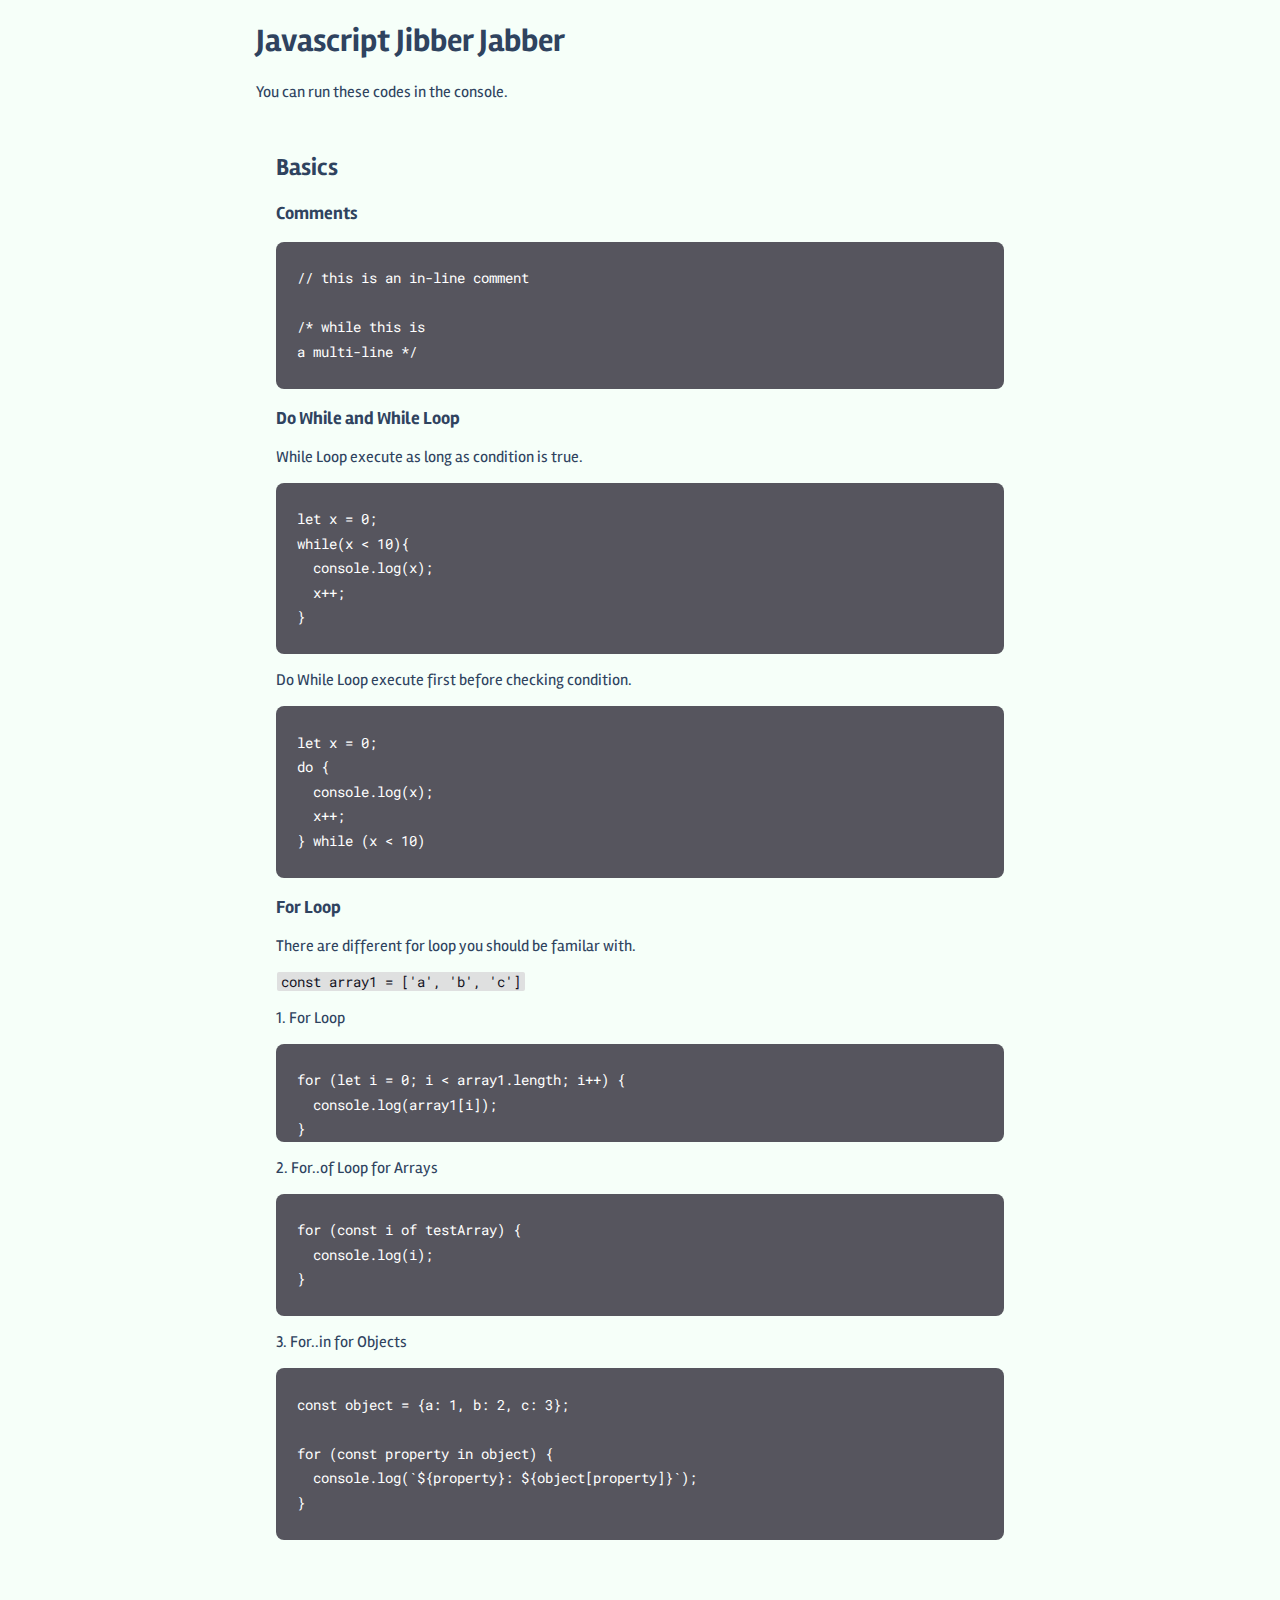
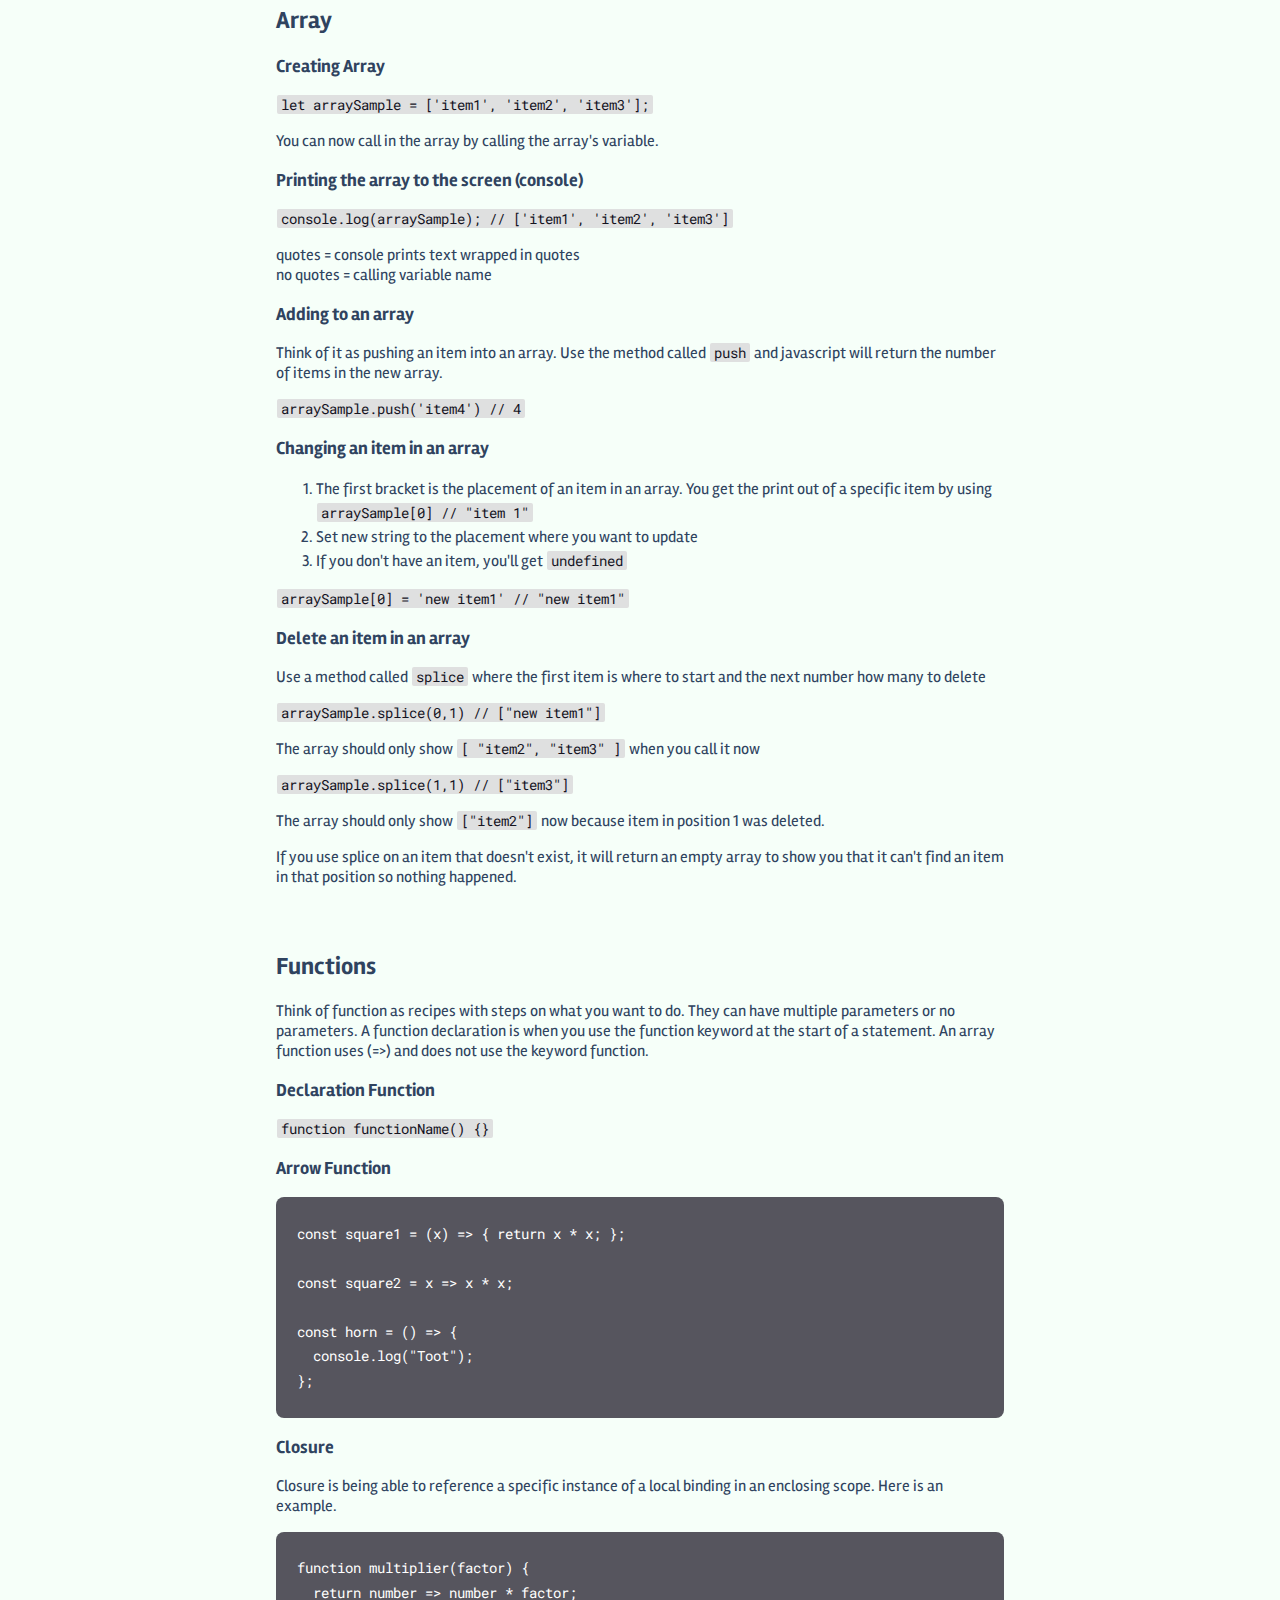
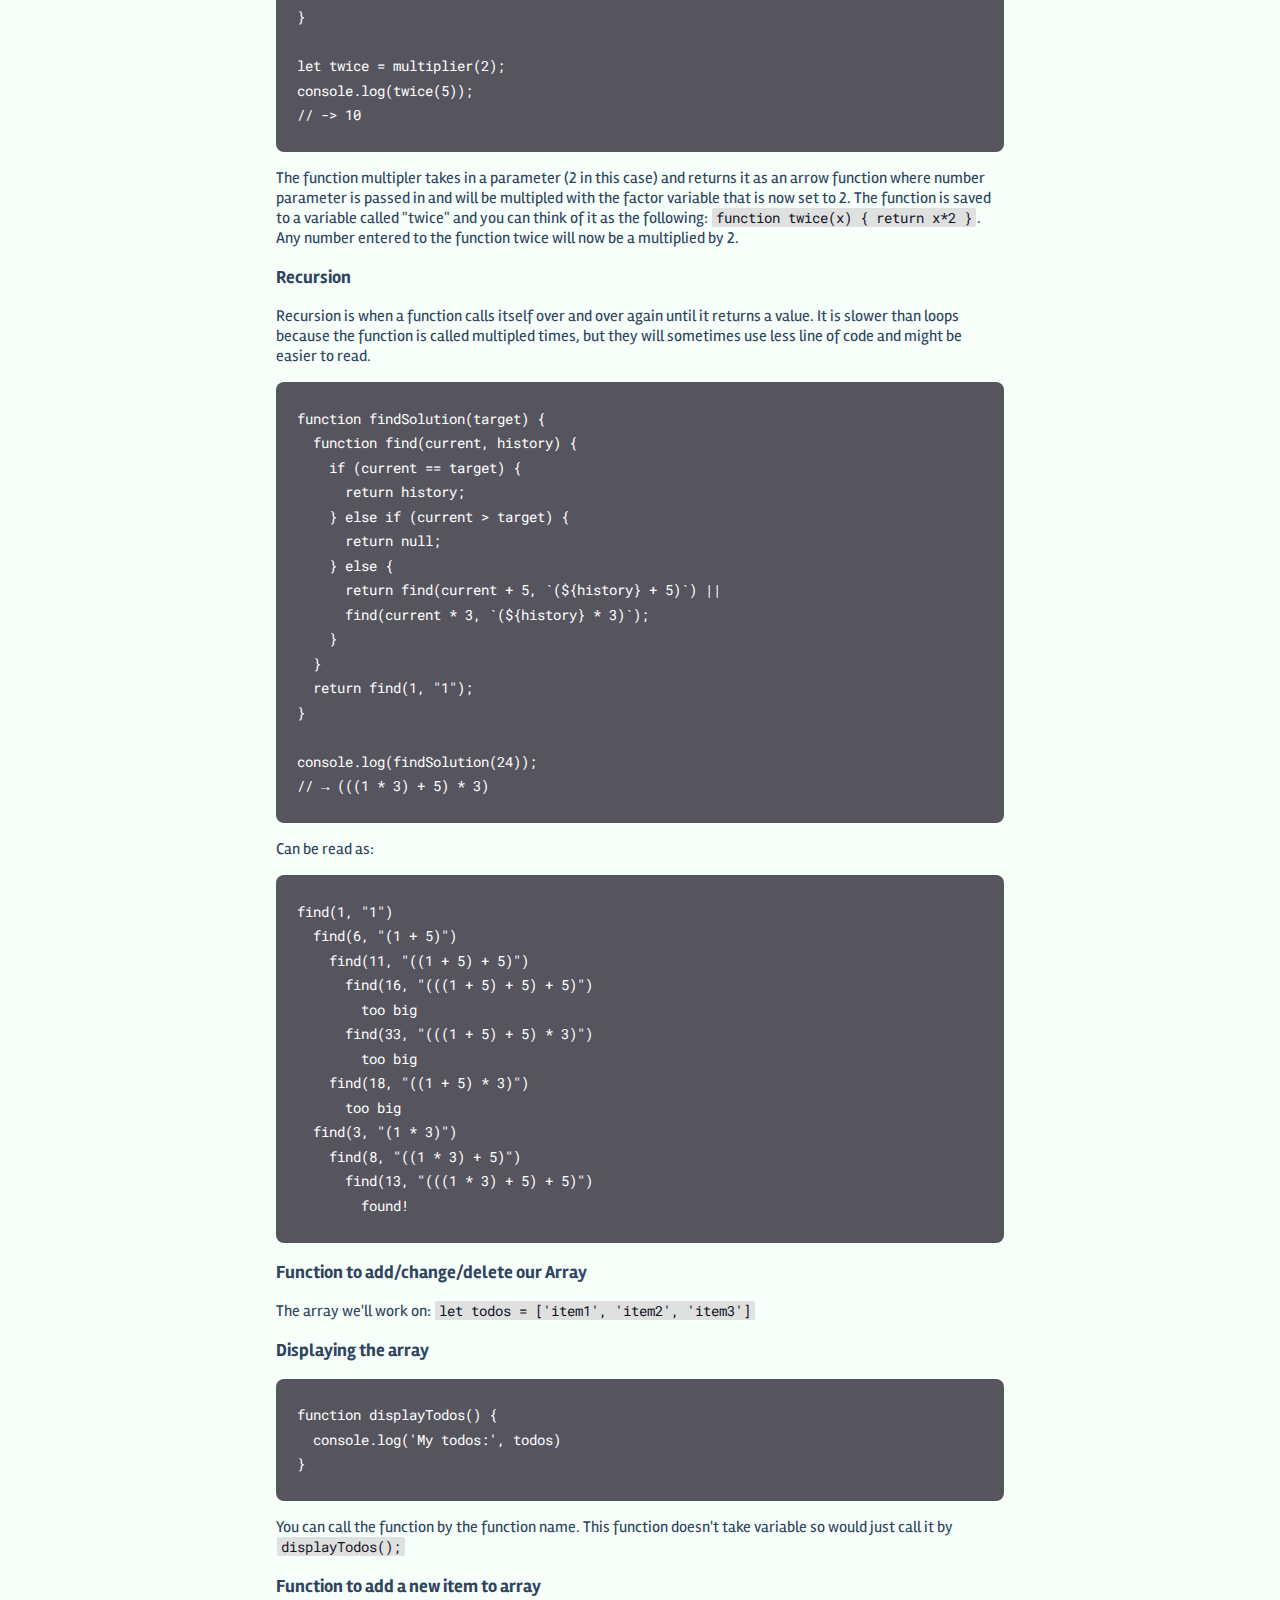
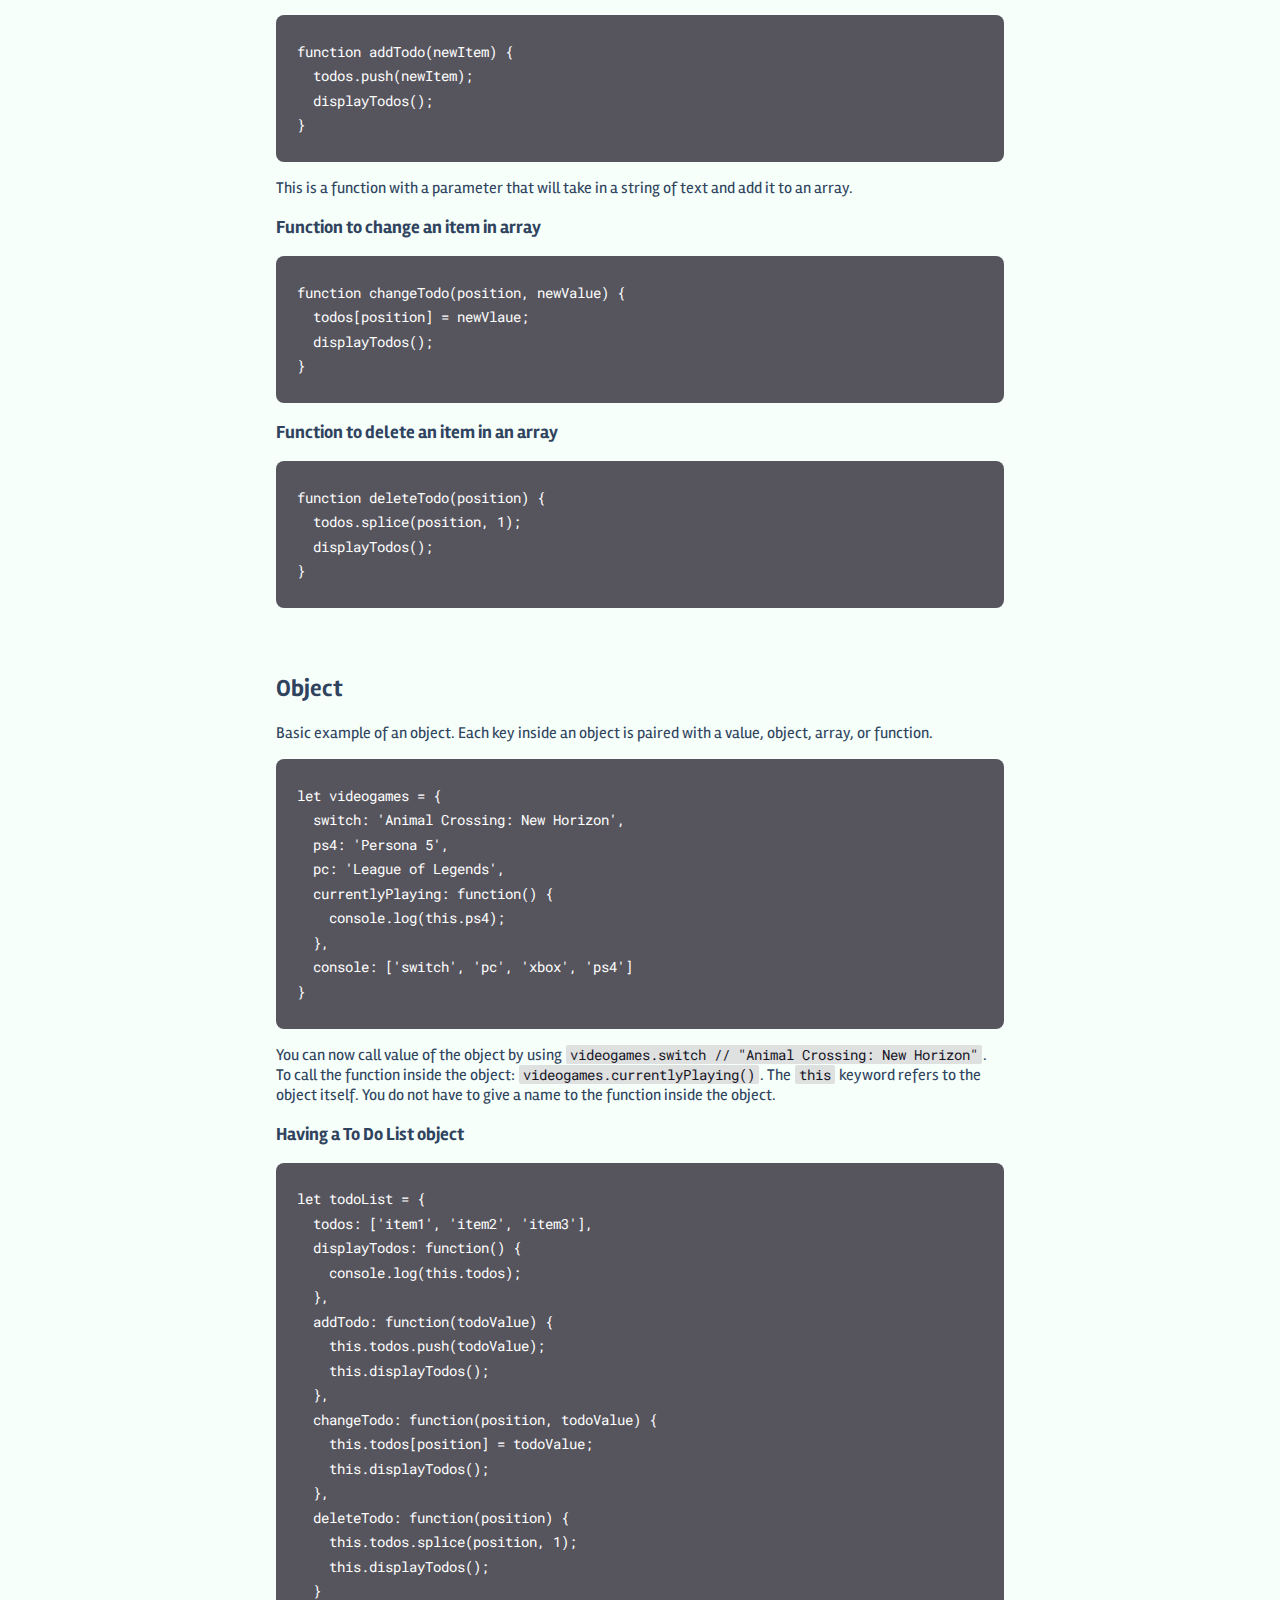
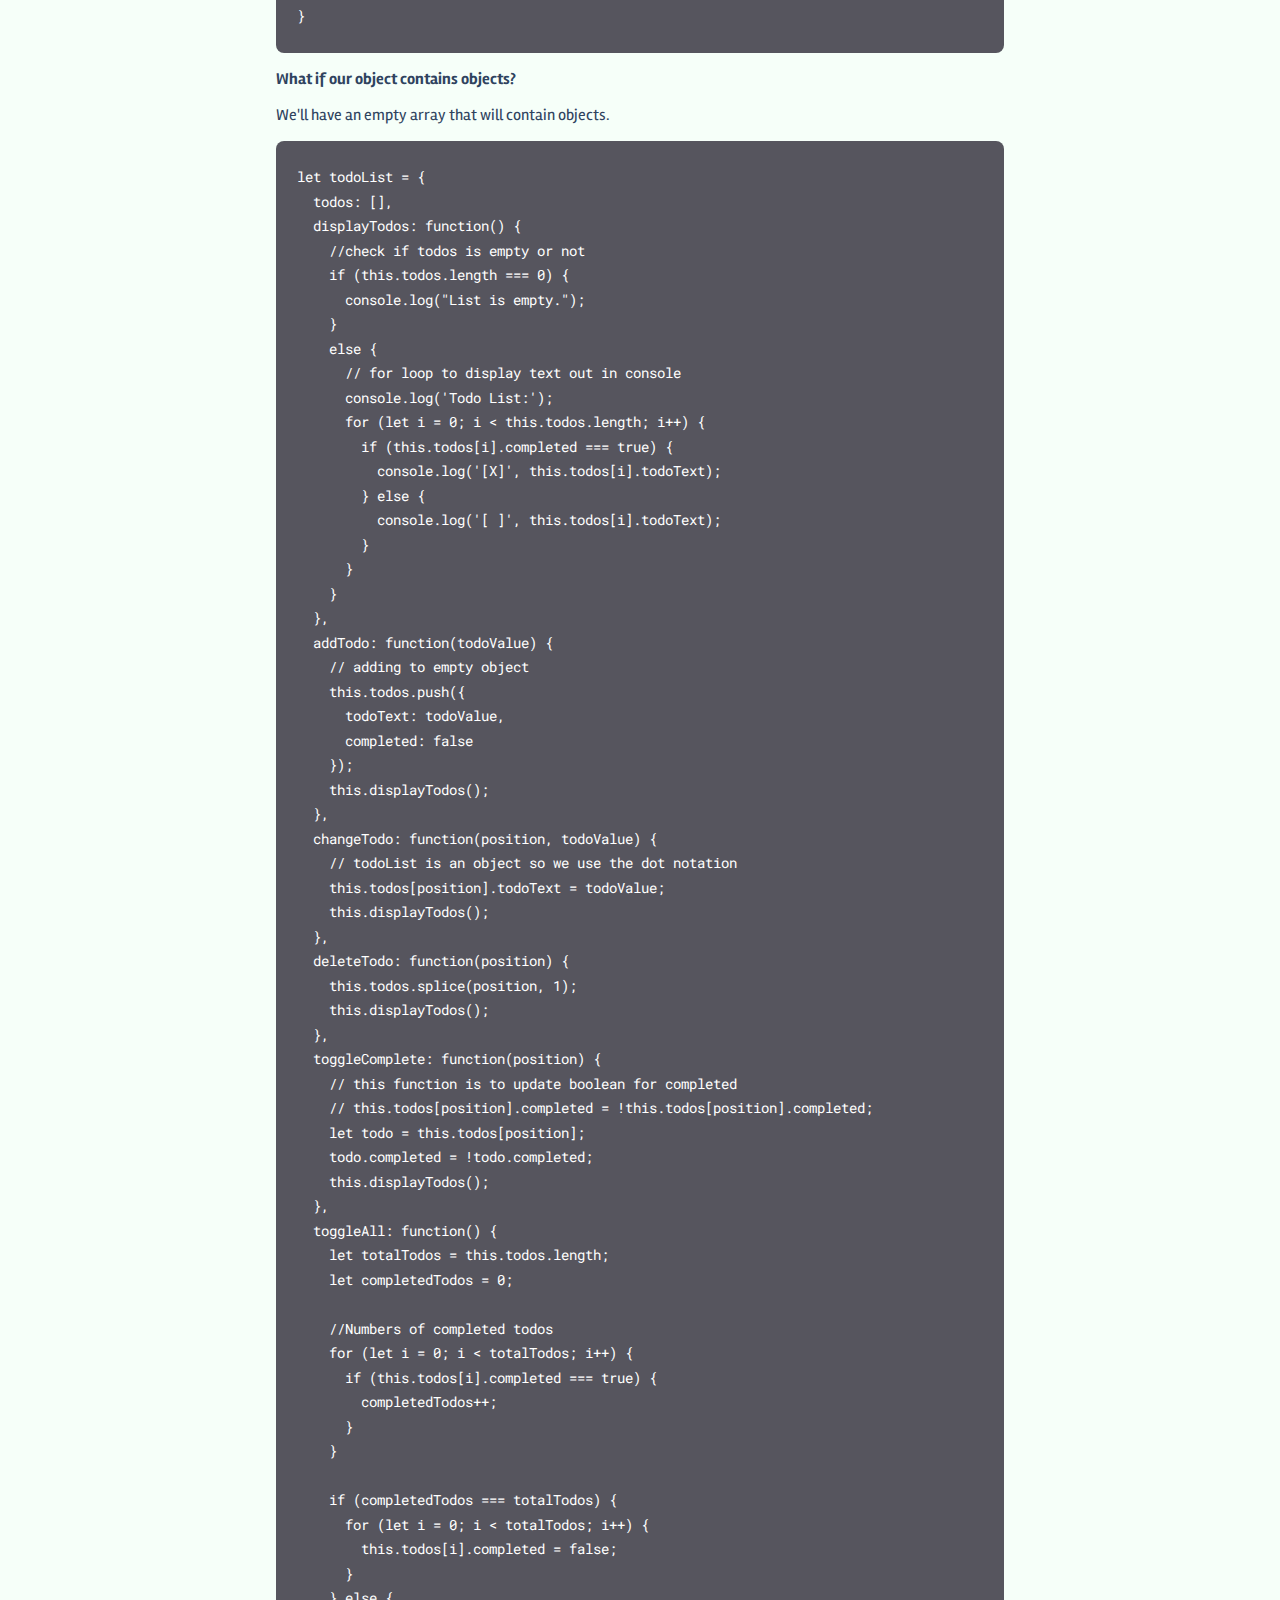
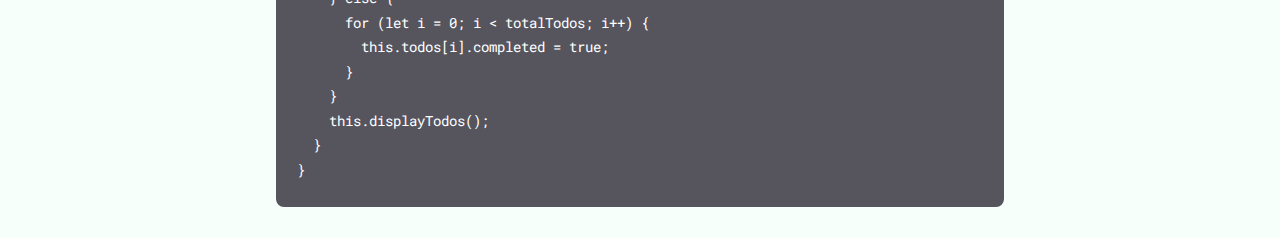
==== commit e18d643e: "added more notes to function" ====
--- a/notes/javascript/javascript.html
+++ b/notes/javascript/javascript.html
@@ -12,8 +12,7 @@
 
 <body>
     <h1>Javascript Jibber Jabber</h1>
-    <p>You can run these codes in the console. This will give you enough basics to create a "To Do List" in Javascript.
-    </p>
+    <p>You can run these codes in the console.</p>
     <div class="content-section">
         <h2 id="basics">Basics</h2>
         <p class="content-section__title"><strong>Comments</strong></p>
@@ -23,12 +22,34 @@
 /* while this is 
 a multi-line */
         </code></pre>
+        <p class="content-section__title"><strong>Do While and While Loop</strong></p>
+        <p>While Loop execute as long as condition is true.</p>
+        <pre><code>
+let x = 0;
+while(x < 10){
+  console.log(x);
+  x++;
+}
+        </code></pre>
+        <p>Do While Loop execute first before checking condition.</p>
+        <pre><code>
+let x = 0;
+do {
+  console.log(x);
+  x++;
+} while (x < 10)
+                  </code></pre>
         <p class="content-section__title"><strong>For Loop</strong></p>
         <p>There are different for loop you should be familar with.</p>
         <p><code>const array1 = ['a', 'b', 'c']</code></p>
         <p>1. For Loop</p>
-        <p><code>for (let i = 0; i < array1.length; i++) { console.log(array1[i]); }</code> </p> <p>2. For..of Loop for
-                    Arrays</p>
+        <pre><code>
+for (let i = 0; i < array1.length; i++) { 
+  console.log(array1[i]); 
+}</code></pre>
+        <p>
+          2. For..of Loop for Arrays
+        </p>
         <p>
             <pre><code>
 for (const i of testArray) {
@@ -88,8 +109,67 @@
     </div>
     <div class="content-section">
         <h2 id="function">Functions</h2>
-        <p>Think of function as recipes with steps on what you want to do</p>
+        <p>Think of function as recipes with steps on what you want to do. They can have multiple parameters or no parameters. A function declaration is when you use the function keyword at the start of a statement. An array function uses (=>) and does not use the keyword function.</p>
+        <p class="content-section__title"><strong>Declaration Function</strong></p>
         <code>function functionName() {}</code>
+        <p class="content-section__title"><strong>Arrow Function</strong></p>
+        <pre><code>
+const square1 = (x) => { return x * x; };
+
+const square2 = x => x * x;
+
+const horn = () => {
+  console.log("Toot");
+};
+        </code></pre>
+        <p class="content-section__title"><strong>Closure</strong></p>
+        <p>Closure is being able to reference a specific instance of a local binding in an enclosing scope. Here is an example.</p>
+        <pre><code>
+function multiplier(factor) {
+  return number => number * factor;
+}
+
+let twice = multiplier(2);
+console.log(twice(5));
+// -> 10
+        </code></pre>
+        <p>The function multipler takes in a parameter (2 in this case) and returns it as an arrow function where number parameter is passed in and will be multipled with the factor variable that is now set to 2. The function is saved to a variable called "twice" and you can think of it as the following: <code>function twice(x) { return x*2 }</code>. Any number entered to the function twice will now be a multiplied by 2.</p>
+        <p class="content-section__title"><strong>Recursion</strong></p>
+        <p>Recursion is when a function calls itself over and over again until it returns a value. It is slower than loops because the function is called multipled times, but they will sometimes use less line of code and might be easier to read.</p>
+        <pre><code>
+function findSolution(target) {
+  function find(current, history) {
+    if (current == target) {
+      return history;
+    } else if (current > target) {
+      return null;
+    } else {
+      return find(current + 5, `(${history} + 5)`) ||
+      find(current * 3, `(${history} * 3)`);
+    }
+  }
+  return find(1, "1");
+}
+        
+console.log(findSolution(24));
+// → (((1 * 3) + 5) * 3)
+      </code></pre>
+      <p>Can be read as:</p>
+      <pre><code>
+find(1, "1")
+  find(6, "(1 + 5)")
+    find(11, "((1 + 5) + 5)")
+      find(16, "(((1 + 5) + 5) + 5)")
+        too big
+      find(33, "(((1 + 5) + 5) * 3)")
+        too big
+    find(18, "((1 + 5) * 3)")
+      too big
+  find(3, "(1 * 3)")
+    find(8, "((1 * 3) + 5)")
+      find(13, "(((1 * 3) + 5) + 5)")
+        found!
+      </code></pre>
         <p class="content-section__title"><strong>Function to add/change/delete our Array</strong></p>
         <p>The array we'll work on: <code>let todos = ['item1', 'item2', 'item3']</code></p>
         <p class="content-section__title"><strong>Displaying the array</strong></p>
